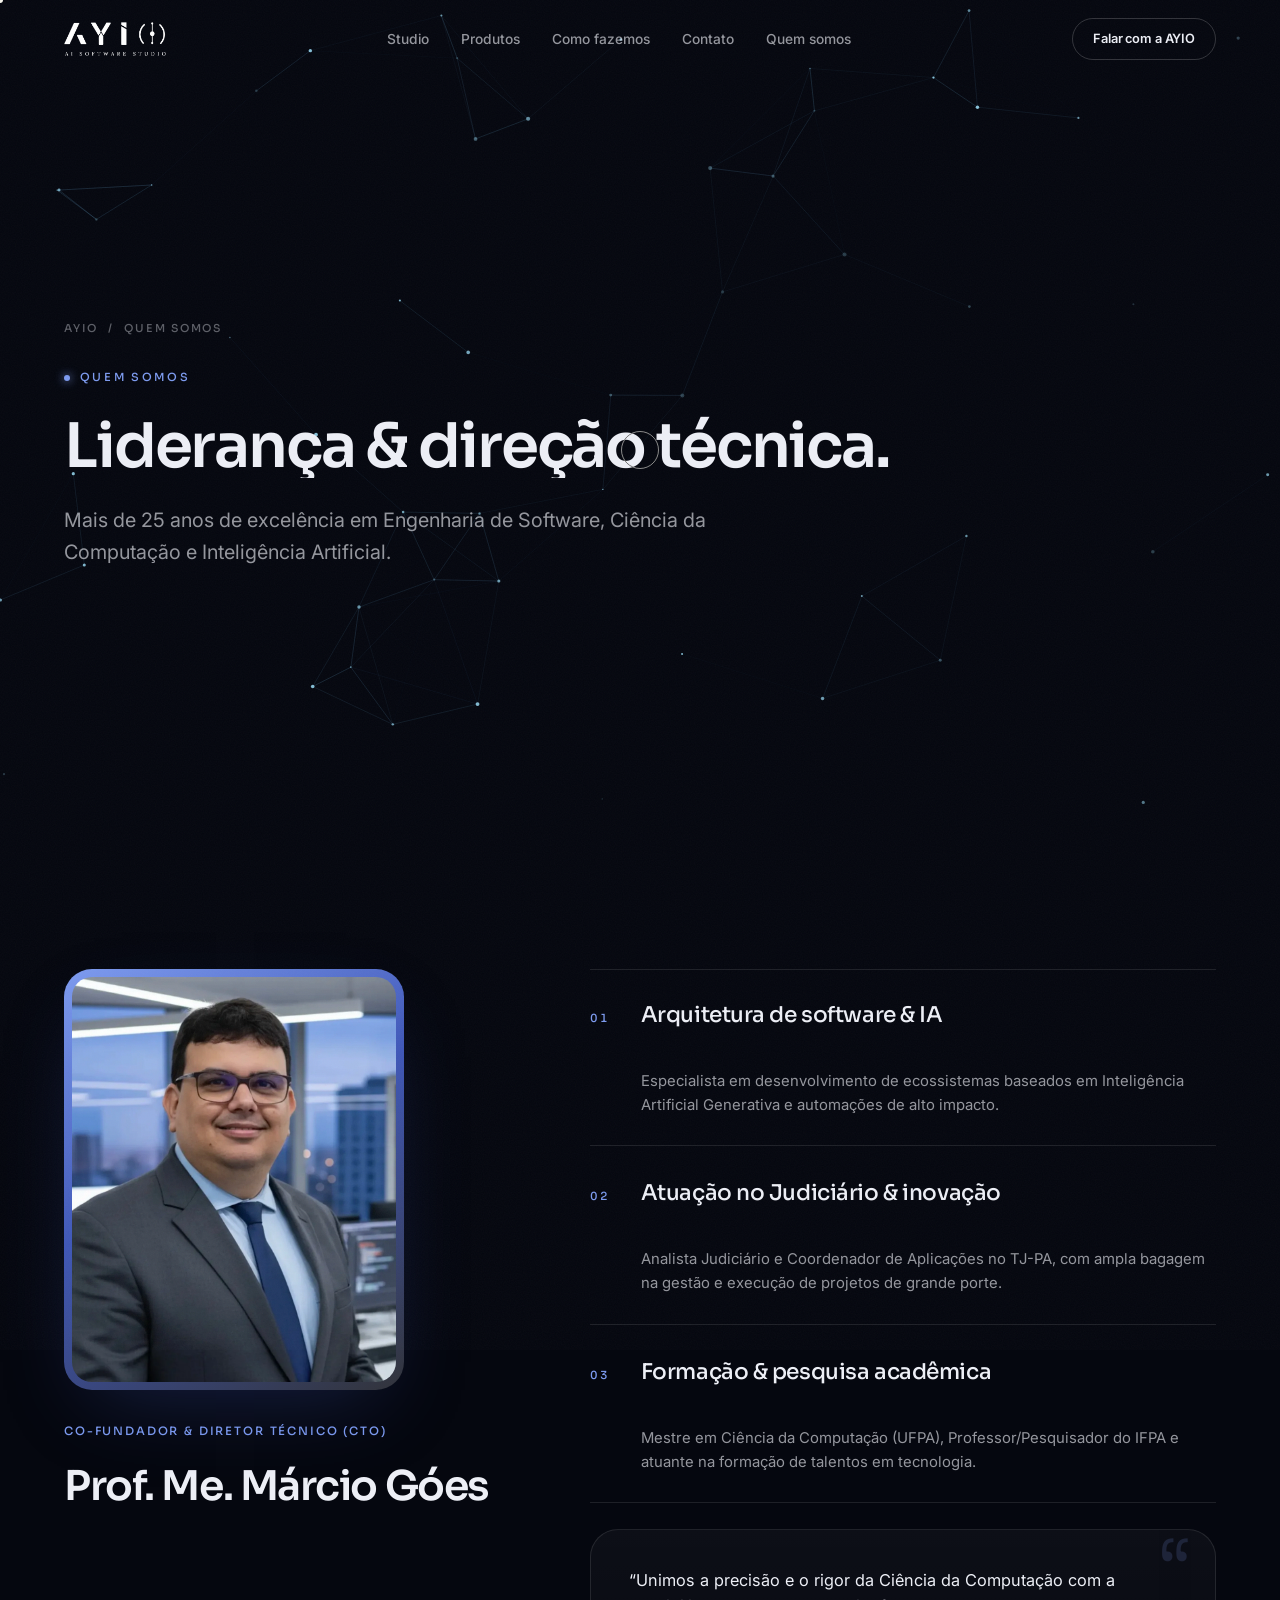
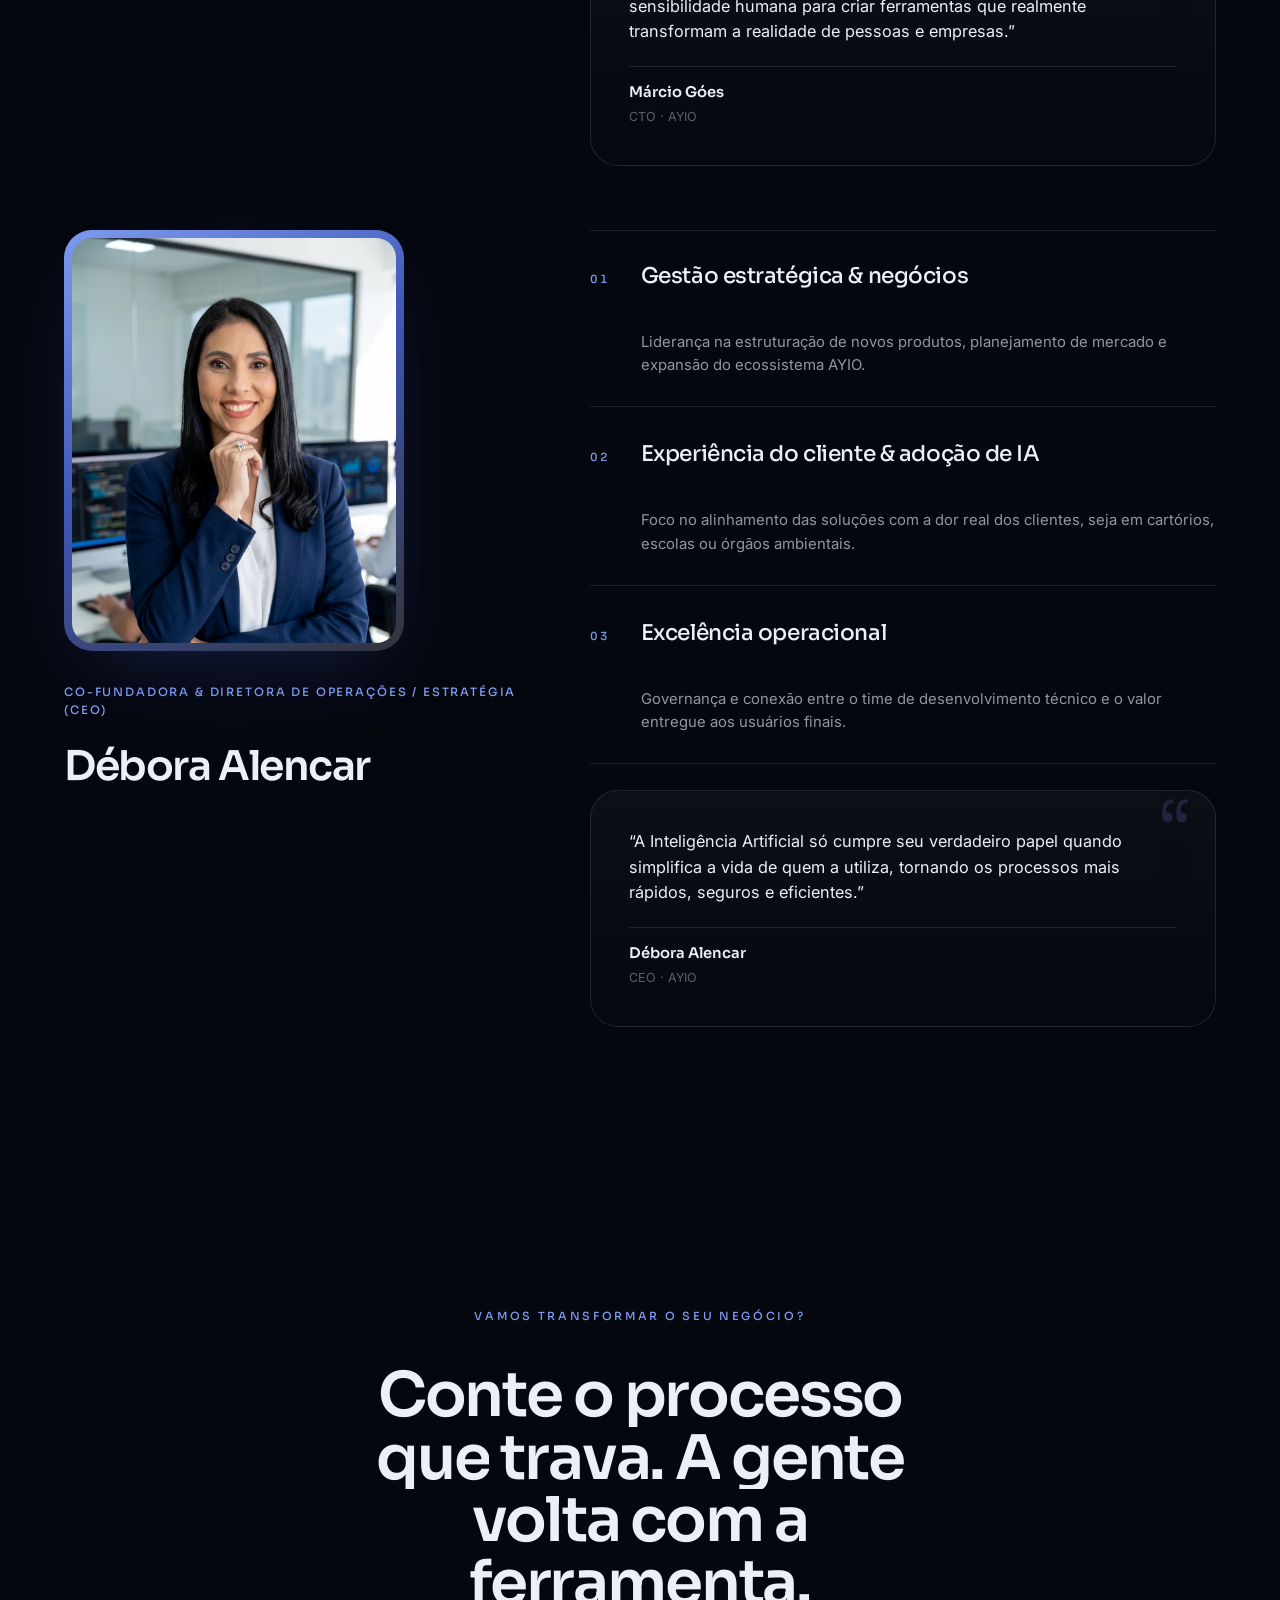
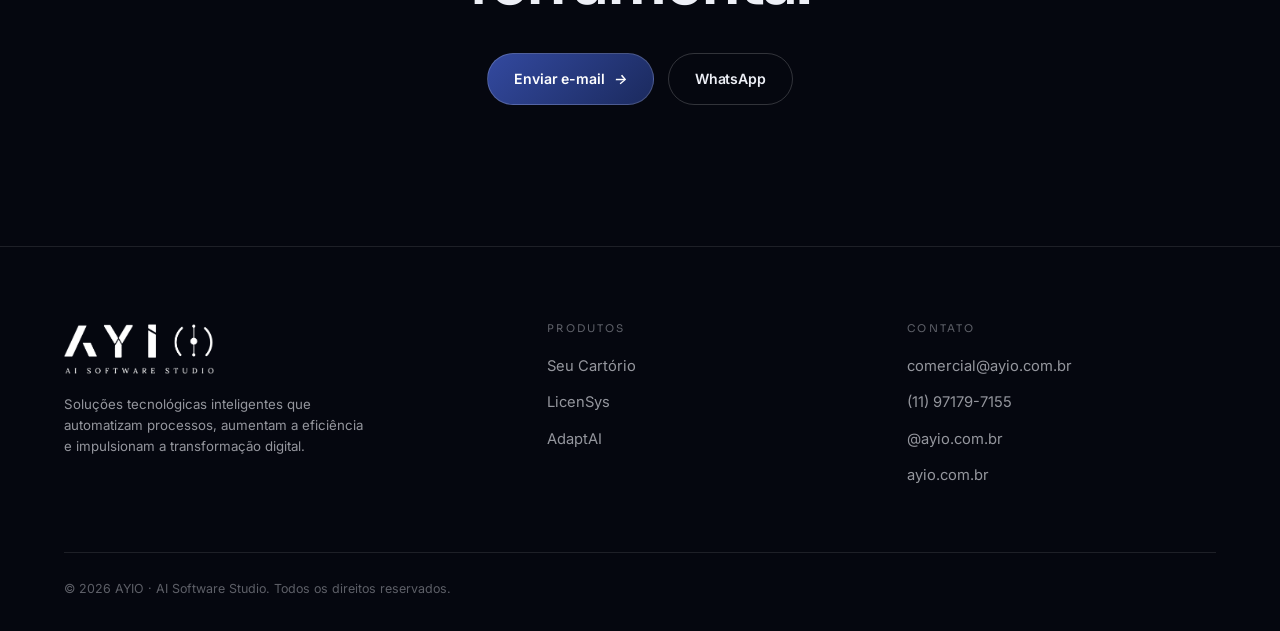
==== quem-somos.html @ 1fae0f2f "Cria a página Quem somos, remove travessões e troca a fonte mono pela Sora - Nova página quem-somos." ====
<!doctype html>
<html lang="pt-BR">
<head>
<meta charset="utf-8">
<script>document.documentElement.classList.add('js')</script>
<meta name="viewport" content="width=device-width,initial-scale=1">
<title>Quem somos | AYIO</title>
<meta name="description" content="Conheça a liderança da AYIO: Márcio Góes (CTO) e Débora Alencar (CEO), com mais de 25 anos em Engenharia de Software, Ciência da Computação e IA.">
<meta name="theme-color" content="#05070F">
<link rel="icon" href="assets/brand/ayio-navy.png">
<link rel="preconnect" href="https://fonts.googleapis.com">
<link rel="preconnect" href="https://fonts.gstatic.com" crossorigin>
<link href="https://fonts.googleapis.com/css2?family=Sora:wght@400;500;600;700&family=Inter:wght@400;500;600&family=Poppins:wght@500;600&display=swap" rel="stylesheet">
<link rel="stylesheet" href="assets/css/site.css?v=5">
</head>
<body>

<div class="progress"></div>

<!-- ============ NAV ============ -->
<header class="nav">
  <a class="nav__logo" href="index.html" aria-label="AYIO, página inicial">
    <img src="assets/brand/ayio-white.png" alt="AYIO · AI Software Studio">
  </a>
  <nav class="nav__links">
    <a href="index.html#studio">Studio</a>
    <a href="index.html#produtos">Produtos</a>
    <a href="index.html#metodo">Como fazemos</a>
    <a href="index.html#contato">Contato</a>
    <a href="quem-somos.html" aria-current="page">Quem somos</a>
  </nav>
  <div class="nav__cta">
    <a class="btn btn--ghost btn--sm" href="index.html#contato" data-magnet>Falar com a AYIO</a>
    <button class="burger" aria-label="Abrir menu" aria-expanded="false"><span></span><span></span></button>
  </div>
</header>

<div class="drawer">
  <a href="index.html#studio">Studio</a>
  <a href="index.html#produtos">Produtos</a>
  <a href="produtos/seu-cartorio.html">Seu Cartório</a>
  <a href="produtos/licensys.html">LicenSys</a>
  <a href="produtos/adaptai.html">AdaptAI</a>
  <a href="index.html#contato">Contato</a>
  <a href="quem-somos.html" aria-current="page">Quem somos</a>
  <div class="drawer__foot">
    <a class="small" href="mailto:comercial@ayio.com.br">comercial@ayio.com.br</a>
    <a class="small" href="https://wa.me/5511971797155">(11) 97179-7155</a>
  </div>
</div>

<main>

<!-- ============ HERO ============ -->
<section class="p-hero">
  <canvas class="p-hero__canvas hero__canvas" aria-hidden="true"></canvas>
  <div class="p-hero__inner wrap">
    <p class="crumb"><a href="index.html">AYIO</a> <span>/</span> <span>Quem somos</span></p>
    <p class="eyebrow" data-rise>Quem somos</p>
    <h1 class="h-lg mt-m" data-split>Liderança &amp; direção técnica.</h1>
    <p class="lead mt-m" data-rise data-d="3">Mais de 25 anos de excelência em Engenharia de Software, Ciência da Computação e Inteligência Artificial.</p>
  </div>
</section>

<!-- ============ LIDERANÇA ============ -->
<section class="section">
  <div class="wrap">
    <div class="split mb-l">
      <div>
        <figure class="portrait" data-rise>
          <img src="assets/img/equipe-marcio.webp" alt="Márcio Góes, co-fundador e CTO da AYIO" width="960" height="1200" loading="lazy">
        </figure>
        <p class="mono" data-rise style="color:var(--accent)">Co-fundador &amp; Diretor Técnico (CTO)</p>
        <h3 class="h-md mt-m" data-rise data-d="1">Prof. Me. Márcio Góes</h3>
      </div>
      <div>
        <ul class="feats">
          <li data-rise>
            <span class="k">01</span>
            <span class="t">Arquitetura de software &amp; IA</span>
            <span class="d">Especialista em desenvolvimento de ecossistemas baseados em Inteligência Artificial Generativa e automações de alto impacto.</span>
          </li>
          <li data-rise data-d="1">
            <span class="k">02</span>
            <span class="t">Atuação no Judiciário &amp; inovação</span>
            <span class="d">Analista Judiciário e Coordenador de Aplicações no TJ-PA, com ampla bagagem na gestão e execução de projetos de grande porte.</span>
          </li>
          <li data-rise data-d="2">
            <span class="k">03</span>
            <span class="t">Formação &amp; pesquisa acadêmica</span>
            <span class="d">Mestre em Ciência da Computação (UFPA), Professor/Pesquisador do IFPA e atuante na formação de talentos em tecnologia.</span>
          </li>
        </ul>
        <blockquote class="card card--quote mt-m" data-rise>
          <p>“Unimos a precisão e o rigor da Ciência da Computação com a sensibilidade humana para criar ferramentas que realmente transformam a realidade de pessoas e empresas.”</p>
          <footer><span class="n">Márcio Góes</span><span class="r">CTO · AYIO</span></footer>
        </blockquote>
      </div>
    </div>

    <div class="split">
      <div>
        <figure class="portrait" data-rise>
          <img src="assets/img/equipe-debora.webp" alt="Débora Alencar, co-fundadora e CEO da AYIO" width="960" height="1200" loading="lazy">
        </figure>
        <p class="mono" data-rise style="color:var(--accent)">Co-fundadora &amp; Diretora de Operações / Estratégia (CEO)</p>
        <h3 class="h-md mt-m" data-rise data-d="1">Débora Alencar</h3>
      </div>
      <div>
        <ul class="feats">
          <li data-rise>
            <span class="k">01</span>
            <span class="t">Gestão estratégica &amp; negócios</span>
            <span class="d">Liderança na estruturação de novos produtos, planejamento de mercado e expansão do ecossistema AYIO.</span>
          </li>
          <li data-rise data-d="1">
            <span class="k">02</span>
            <span class="t">Experiência do cliente &amp; adoção de IA</span>
            <span class="d">Foco no alinhamento das soluções com a dor real dos clientes, seja em cartórios, escolas ou órgãos ambientais.</span>
          </li>
          <li data-rise data-d="2">
            <span class="k">03</span>
            <span class="t">Excelência operacional</span>
            <span class="d">Governança e conexão entre o time de desenvolvimento técnico e o valor entregue aos usuários finais.</span>
          </li>
        </ul>
        <blockquote class="card card--quote mt-m" data-rise>
          <p>“A Inteligência Artificial só cumpre seu verdadeiro papel quando simplifica a vida de quem a utiliza, tornando os processos mais rápidos, seguros e eficientes.”</p>
          <footer><span class="n">Débora Alencar</span><span class="r">CEO · AYIO</span></footer>
        </blockquote>
      </div>
    </div>
  </div>
</section>

<!-- ============ CTA ============ -->
<section class="section">
  <div class="wrap cta-huge">
    <p class="eyebrow no-bar" data-rise>Vamos transformar o seu negócio?</p>
    <h2 class="h-lg" data-split>Conte o processo que trava. A gente volta com a ferramenta.</h2>
    <div class="hero__actions" data-rise data-d="2">
      <a class="btn btn--solid" href="mailto:comercial@ayio.com.br" data-magnet>Enviar e-mail <i>→</i></a>
      <a class="btn btn--ghost" href="https://wa.me/5511971797155" target="_blank" rel="noopener" data-magnet>WhatsApp</a>
    </div>
  </div>
</section>

</main>

<!-- ============ FOOTER ============ -->
<footer class="footer">
  <div class="wrap">
    <div class="footer__top">
      <div>
        <img class="footer__logo" src="assets/brand/ayio-white.png" alt="AYIO · AI Software Studio">
        <p class="small" style="max-width:38ch">Soluções tecnológicas inteligentes que automatizam processos, aumentam a eficiência e impulsionam a transformação digital.</p>
      </div>
      <div>
        <h4>Produtos</h4>
        <ul>
          <li><a href="produtos/seu-cartorio.html">Seu Cartório</a></li>
          <li><a href="produtos/licensys.html">LicenSys</a></li>
          <li><a href="produtos/adaptai.html">AdaptAI</a></li>
        </ul>
      </div>
      <div>
        <h4>Contato</h4>
        <ul>
          <li><a href="mailto:comercial@ayio.com.br">comercial@ayio.com.br</a></li>
          <li><a href="https://wa.me/5511971797155" target="_blank" rel="noopener">(11) 97179-7155</a></li>
          <li><a href="https://www.instagram.com/ayio.com.br" target="_blank" rel="noopener">@ayio.com.br</a></li>
          <li><a href="https://ayio.com.br" target="_blank" rel="noopener">ayio.com.br</a></li>
        </ul>
      </div>
    </div>
    <div class="footer__bot">
      <p>© <span data-year></span> AYIO · AI Software Studio. Todos os direitos reservados.</p>
    </div>
  </div>
</footer>

<script src="assets/vendor/gsap.min.js" defer></script>
<script src="assets/vendor/ScrollTrigger.min.js" defer></script>
<script src="assets/js/site.js" defer></script>
</body>
</html>
---- assets/css/site.css ----
/* ============================================================
   AYIO — AI Software Studio
   Sistema de design + efeitos
   ============================================================ */

/* ---------- Reset ---------- */
*,*::before,*::after{box-sizing:border-box;margin:0;padding:0}
html{-webkit-text-size-adjust:100%}
img,svg,video{display:block;max-width:100%;height:auto}
button,input,textarea,select{font:inherit;color:inherit}
button{background:none;border:0;cursor:pointer}
a{color:inherit;text-decoration:none}
ul{list-style:none}

/* ---------- Tokens ---------- */
:root{
  /* Marca AYIO */
  --ink:#05070F;
  --ink-2:#080C1A;
  --surface:#0D1327;
  --surface-2:#121A33;
  --line:rgba(255,255,255,.10);
  --line-strong:rgba(255,255,255,.18);

  --navy:#1B2A5E;
  --navy-lit:#2E45A0;
  --cream:#F8F7F5;

  --text:#EDEFF6;
  --text-dim:rgba(237,239,246,.62);
  --text-faint:rgba(237,239,246,.38);

  /* Accent dinâmico — trocado por seção via JS.
     --accent é o azul da marca CLAREADO: precisa passar em texto pequeno
     sobre fundo quase preto (7.4:1). O azul escuro fica nos preenchimentos. */
  --accent:#7D9BF0;
  --accent-2:#3F57B8;
  --accent-ink:#05070F;
  --glow:rgba(62,87,184,.34);

  /* Preenchimento sólido (botões): azul escuro da AYIO.
     Sozinho ele quase some no fundo #05070F (1.5:1), então vem em gradiente
     e com um fio de borda clara — é o que devolve a definição da forma. */
  --fill:linear-gradient(135deg,#33499F,#1B2A5E);
  --fill-hover:linear-gradient(135deg,#4A61CE,#27387F);
  --on-fill:#FFFFFF;
  --fill-edge:rgba(255,255,255,.18);

  /* Texto grande em gradiente: faixa mais clara, senão a ponta escura some */
  --grad-a:#A8BCFF;
  --grad-b:#5C79DD;

  /* Produtos */
  --sc-navy:#1E3A5F;
  --sc-red:#B00000;
  --sc-coral:#C94D4D;
  --ls-deep:#081F30;
  --ls-green:#298268;
  --ls-teal:#23757A;
  --ls-blue:#086C8A;
  --ls-leaf:#468D51;
  --ad-navy:#164A67;
  --ad-mint:#7BD3BD;
  --ad-violet:#A783EB;
  --ad-sky:#6EB7EB;
  --ad-pink:#EB70A4;
  --ad-amber:#ECC75F;

  --display:'Sora',ui-sans-serif,system-ui,sans-serif;
  --body:'Inter',ui-sans-serif,system-ui,sans-serif;
  --alt:'Poppins',var(--body);

  --rad:18px;
  --rad-lg:28px;
  --pad:clamp(20px,5vw,80px);
  --maxw:1280px;
  --ease:cubic-bezier(.22,1,.36,1);
  --ease-io:cubic-bezier(.65,.05,.36,1);
}

/* ---------- Base ---------- */
html{scroll-behavior:smooth}
html.has-smooth{scroll-behavior:auto}
body{
  font-family:var(--body);
  background:var(--ink);
  color:var(--text);
  line-height:1.6;
  overflow-x:clip;
  -webkit-font-smoothing:antialiased;
  font-synthesis-weight:none;
}
::selection{background:var(--accent);color:var(--accent-ink)}

/* Scrollbar */
::-webkit-scrollbar{width:10px}
::-webkit-scrollbar-track{background:var(--ink)}
::-webkit-scrollbar-thumb{background:rgba(255,255,255,.14);border-radius:99px}
::-webkit-scrollbar-thumb:hover{background:var(--accent)}

/* Grão */
body::after{
  content:'';position:fixed;inset:-50%;z-index:9998;pointer-events:none;opacity:.035;
  background-image:url("data:image/svg+xml,%3Csvg xmlns='http://www.w3.org/2000/svg' width='140' height='140'%3E%3Cfilter id='n'%3E%3CfeTurbulence type='fractalNoise' baseFrequency='.85' numOctaves='3'/%3E%3C/filter%3E%3Crect width='100%25' height='100%25' filter='url(%23n)'/%3E%3C/svg%3E");
  animation:grain 6s steps(6) infinite;
}
@keyframes grain{
  0%,100%{transform:translate(0,0)}20%{transform:translate(-6%,4%)}
  40%{transform:translate(4%,-6%)}60%{transform:translate(-3%,-4%)}80%{transform:translate(6%,3%)}
}

/* ---------- Tipografia ---------- */
h1,h2,h3,h4{font-family:var(--display);font-weight:600;line-height:1.02;letter-spacing:-.035em}
.h-xl{font-size:clamp(2.5rem,6.6vw,5.9rem)}
.h-lg{font-size:clamp(2rem,4.8vw,4.2rem)}
.h-md{font-size:clamp(1.6rem,3.2vw,2.7rem)}
.h-sm{font-size:clamp(1.2rem,2vw,1.65rem);letter-spacing:-.02em}
.lead{font-size:clamp(1.02rem,1.55vw,1.32rem);color:var(--text-dim);line-height:1.62;max-width:62ch}
.small{font-size:.83rem;line-height:1.6;color:var(--text-dim)}
.mono{font-family:var(--display);font-weight:500;font-size:.72rem;letter-spacing:.16em;text-transform:uppercase}

.eyebrow{
  display:inline-flex;align-items:center;gap:.6rem;
  font-family:var(--display);font-weight:500;
  font-size:.7rem;letter-spacing:.24em;text-transform:uppercase;
  color:var(--accent);
}
.eyebrow::before{content:'';width:6px;height:6px;border-radius:50%;background:currentColor;box-shadow:0 0 10px currentColor}
.eyebrow.no-bar::before{display:none}

.grad-accent{
  background:linear-gradient(100deg,var(--grad-a),var(--grad-b) 92%);
  -webkit-background-clip:text;background-clip:text;color:transparent;
}

/* ---------- Layout ---------- */
.wrap{width:100%;max-width:var(--maxw);margin-inline:auto;padding-inline:var(--pad)}
.section{position:relative;padding-block:clamp(84px,11vw,170px)}
.section--tight{padding-block:clamp(56px,7vw,100px)}
.grid{display:grid;gap:clamp(20px,3vw,40px)}
.g-2{grid-template-columns:repeat(2,1fr)}
.g-3{grid-template-columns:repeat(3,1fr)}
.g-4{grid-template-columns:repeat(4,1fr)}
.split{display:grid;grid-template-columns:minmax(0,.85fr) minmax(0,1.15fr);gap:clamp(28px,5vw,72px);align-items:start}
@media(max-width:900px){.g-3,.g-4,.g-2,.split{grid-template-columns:1fr}}

.rule{height:1px;background:var(--line);border:0}

/* ---------- Cursor ---------- */
.cursor,.cursor-ring{position:fixed;top:0;left:0;z-index:9999;pointer-events:none;border-radius:50%;mix-blend-mode:difference}
.cursor{width:6px;height:6px;background:#fff;margin:-3px 0 0 -3px}
.cursor-ring{width:38px;height:38px;margin:-19px 0 0 -19px;border:1px solid rgba(255,255,255,.55);transition:width .3s var(--ease),height .3s var(--ease),margin .3s var(--ease),opacity .3s,background .3s}
.cursor-ring.grow{width:74px;height:74px;margin:-37px 0 0 -37px;background:rgba(255,255,255,.12);border-color:transparent}
@media(hover:none),(pointer:coarse){.cursor,.cursor-ring{display:none}}

/* ---------- Barra de progresso ---------- */
.progress{position:fixed;top:0;left:0;height:2px;width:100%;z-index:900;transform-origin:0 50%;transform:scaleX(0);background:linear-gradient(90deg,var(--accent),var(--accent-2));transition:background .6s}

/* ---------- Nav ---------- */
.nav{
  position:fixed;top:0;left:0;right:0;z-index:800;
  display:flex;align-items:center;justify-content:space-between;gap:24px;
  padding:18px var(--pad);
  transition:background .45s var(--ease),backdrop-filter .45s,border-color .45s,padding .45s var(--ease),transform .5s var(--ease);
  border-bottom:1px solid transparent;
}
.nav.stuck{background:rgba(5,7,15,.72);backdrop-filter:blur(16px) saturate(140%);border-bottom-color:var(--line);padding-block:12px}
.nav.hide{transform:translateY(-102%)}
.nav__logo img{height:34px;width:auto;transition:height .45s var(--ease)}
.nav.stuck .nav__logo img{height:28px}
.nav__links{display:flex;align-items:center;gap:clamp(14px,2.2vw,34px)}
.nav__links a{
  position:relative;font-size:.86rem;font-weight:500;color:var(--text-dim);
  padding:6px 2px;transition:color .3s;
}
.nav__links a::after{
  content:'';position:absolute;left:0;bottom:0;height:1px;width:100%;
  background:var(--accent);transform:scaleX(0);transform-origin:100% 50%;
  transition:transform .45s var(--ease);
}
.nav__links a:hover{color:var(--text)}
.nav__links a:hover::after,.nav__links a.active::after{transform:scaleX(1);transform-origin:0 50%}
.nav__links a.active{color:var(--text)}
.nav__cta{display:flex;align-items:center;gap:12px}
@media(max-width:880px){.nav__links{display:none}}

/* Botões */
.btn{
  --b:var(--accent);
  position:relative;display:inline-flex;align-items:center;justify-content:center;gap:.6rem;
  padding:14px 26px;border-radius:99px;font-size:.88rem;font-weight:600;letter-spacing:-.01em;
  overflow:hidden;isolation:isolate;white-space:nowrap;
  transition:color .4s var(--ease),border-color .4s,transform .35s var(--ease);
}
.btn::before{
  content:'';position:absolute;inset:0;z-index:-1;background:var(--b);
  transform:translateY(101%);transition:transform .5s var(--ease);border-radius:99px;
}
.btn:hover::before{transform:translateY(0)}
.btn--solid{background:var(--fill);color:var(--on-fill);border:1px solid var(--fill-edge)}
.btn--solid::before{background:var(--fill-hover)}
.btn--solid:hover{color:var(--on-fill);border-color:transparent}
.btn--ghost{border:1px solid var(--line-strong);color:var(--text)}
.btn--ghost::before{background:var(--fill-hover)}
.btn--ghost:hover{color:var(--on-fill);border-color:transparent}
.btn--sm{padding:10px 20px;font-size:.8rem}
.btn i{display:inline-block;transition:transform .4s var(--ease)}
.btn:hover i{transform:translateX(4px)}

/* Link com seta */
.arrow-link{
  display:inline-flex;align-items:center;gap:.55rem;font-weight:600;font-size:.9rem;
  color:var(--accent);position:relative;padding-bottom:3px;
}
.arrow-link::after{content:'';position:absolute;left:0;bottom:0;width:100%;height:1px;background:currentColor;transform:scaleX(0);transform-origin:100% 50%;transition:transform .45s var(--ease)}
.arrow-link:hover::after{transform:scaleX(1);transform-origin:0 50%}
.arrow-link svg{transition:transform .4s var(--ease)}
.arrow-link:hover svg{transform:translate(4px,-4px)}

/* Menu mobile */
.burger{display:none;width:42px;height:42px;border:1px solid var(--line-strong);border-radius:50%;position:relative}
.burger span{position:absolute;left:12px;width:18px;height:1.5px;background:var(--text);transition:transform .4s var(--ease),opacity .3s}
.burger span:nth-child(1){top:17px}
.burger span:nth-child(2){top:23px}
.burger.open span:nth-child(1){transform:translateY(3px) rotate(45deg)}
.burger.open span:nth-child(2){transform:translateY(-3px) rotate(-45deg)}
@media(max-width:880px){.burger{display:block}}
.drawer{
  position:fixed;inset:0;z-index:790;background:var(--ink-2);
  display:grid;align-content:center;gap:6px;padding:0 var(--pad);
  clip-path:inset(0 0 100% 0);transition:clip-path .75s var(--ease);
}
.drawer.open{clip-path:inset(0 0 0 0)}
.drawer a{
  font-family:var(--display);font-size:clamp(2rem,9vw,3.4rem);font-weight:600;letter-spacing:-.04em;
  padding:6px 0;opacity:0;transform:translateY(24px);transition:opacity .6s var(--ease),transform .6s var(--ease),color .3s;
}
.drawer.open a{opacity:1;transform:none}
.drawer a:hover{color:var(--accent)}
.drawer__foot{margin-top:32px;display:flex;flex-wrap:wrap;gap:18px}

/* ---------- Hero ---------- */
.hero{position:relative;min-height:100svh;display:flex;align-items:center;overflow:hidden;padding:clamp(110px,14vh,150px) 0 clamp(74px,10vh,110px)}
.hero__canvas{position:absolute;inset:0;width:100%;height:100%;z-index:0}
.hero::before{
  content:'';position:absolute;inset:0;z-index:1;pointer-events:none;
  background:
    radial-gradient(120% 80% at 50% 8%,rgba(27,42,94,.55),transparent 62%),
    radial-gradient(90% 60% at 82% 88%,rgba(125,155,240,.12),transparent 70%),
    linear-gradient(180deg,rgba(5,7,15,.62) 0%,rgba(5,7,15,.05) 34%,rgba(5,7,15,.86) 100%);
}
.hero__inner{position:relative;z-index:2;width:100%}
.hero__mark{width:clamp(160px,20vw,260px);margin-bottom:clamp(24px,4vh,44px);opacity:0}
.hero h1{margin-block:.22em .6em;max-width:15ch}
.hero__meta{display:flex;flex-wrap:wrap;gap:clamp(20px,3vw,52px);align-items:flex-end;justify-content:space-between}
.hero__actions{display:flex;flex-wrap:wrap;gap:14px}
.scroll-cue{
  position:absolute;left:var(--pad);bottom:26px;z-index:3;
  display:flex;align-items:center;gap:12px;color:var(--text-faint);
}
.scroll-cue .line{width:1px;height:44px;background:var(--line-strong);position:relative;overflow:hidden}
.scroll-cue .line::after{content:'';position:absolute;inset:0;background:var(--accent);transform:translateY(-100%);animation:cue 2.2s var(--ease-io) infinite}
@keyframes cue{0%{transform:translateY(-100%)}55%,100%{transform:translateY(100%)}}
@media(max-width:880px){.scroll-cue{display:none}}

/* Reveal por palavra/linha */
.reveal-lines{overflow:hidden}
.word{display:inline-block;overflow:hidden;vertical-align:top}
.word > span{display:inline-block;transform:translateY(110%);transition:transform .95s var(--ease)}
.reveal-lines.in .word > span{transform:none}
.reveal-lines .word:nth-child(n) > span{transition-delay:calc(var(--i,0) * 42ms)}

/* Reveal genérico */
.js [data-rise]{opacity:0;transform:translateY(38px);transition:opacity .9s var(--ease),transform 1s var(--ease)}
.js [data-rise].in{opacity:1;transform:none}
.js [data-rise][data-d="1"]{transition-delay:.09s}
.js [data-rise][data-d="2"]{transition-delay:.18s}
.js [data-rise][data-d="3"]{transition-delay:.27s}
.js [data-rise][data-d="4"]{transition-delay:.36s}
.js [data-rise][data-d="5"]{transition-delay:.45s}
.js [data-rise][data-d="6"]{transition-delay:.54s}

.js [data-clip]{clip-path:inset(0 0 100% 0);transition:clip-path 1.15s var(--ease)}
.js [data-clip].in{clip-path:inset(0 0 0 0)}

.js [data-grow]{transform:scaleX(0);transform-origin:0 50%;transition:transform 1.1s var(--ease)}
.js [data-grow].in{transform:scaleX(1)}

/* Média com máscara + parallax */
.media{position:relative;overflow:hidden;border-radius:var(--rad-lg);background:var(--surface)}
.js .media::after{content:'';position:absolute;inset:0;background:var(--ink);transform-origin:50% 0;transform:scaleY(1);transition:transform 1.15s var(--ease)}
.js .media.in::after{transform:scaleY(0)}
.js .media img{width:100%;transform:scale(1.14);transition:transform 1.6s var(--ease)}
.js .media.in img{transform:scale(1)}
.media--frame{border:1px solid var(--line);padding:10px}
.media--frame img{border-radius:14px}

/* ---------- Marquee ---------- */
.marquee{
  position:relative;display:flex;overflow:hidden;gap:0;
  border-top:1px solid var(--line);border-bottom:1px solid var(--line);
  padding-block:clamp(14px,2vw,22px);
  -webkit-mask-image:linear-gradient(90deg,transparent,#000 8%,#000 92%,transparent);
          mask-image:linear-gradient(90deg,transparent,#000 8%,#000 92%,transparent);
}
.marquee__track{display:flex;flex:0 0 auto;align-items:center;gap:clamp(24px,4vw,56px);padding-right:clamp(24px,4vw,56px);animation:slide 34s linear infinite}
.marquee:hover .marquee__track{animation-play-state:paused}
@keyframes slide{to{transform:translateX(-100%)}}
.marquee__item{
  display:inline-flex;align-items:center;gap:clamp(24px,4vw,56px);
  font-family:var(--display);font-weight:600;letter-spacing:-.03em;
  font-size:clamp(1.1rem,2.6vw,2.1rem);color:var(--text-dim);white-space:nowrap;
}
.marquee__item b{color:var(--text);font-weight:600}
.dot{width:7px;height:7px;border-radius:50%;background:var(--accent);flex:0 0 auto}

/* ---------- Cards ---------- */
.card{
  position:relative;border:1px solid var(--line);border-radius:var(--rad-lg);
  background:linear-gradient(180deg,rgba(255,255,255,.035),rgba(255,255,255,.008));
  padding:clamp(24px,3vw,38px);overflow:hidden;
  transition:border-color .5s var(--ease),transform .55s var(--ease),background .5s;
}
.card::before{
  content:'';position:absolute;inset:0;opacity:0;pointer-events:none;transition:opacity .5s;
  background:radial-gradient(340px 240px at var(--mx,50%) var(--my,0%),var(--glow),transparent 72%);
}
.card:hover{border-color:var(--line-strong);transform:translateY(-6px)}
.card:hover::before{opacity:1}
.card__num{font-variant-numeric:tabular-nums;font-family:var(--display);font-weight:500;font-size:.72rem;letter-spacing:.18em;color:var(--accent);margin-bottom:20px;display:block}
.card h3{margin-bottom:.55rem}
.card p{color:var(--text-dim);font-size:.96rem}
.card__icon{width:44px;height:44px;margin-bottom:22px;color:var(--accent)}

/* Cards de feedback/depoimento */
.card--quote{display:flex;flex-direction:column;gap:22px;justify-content:space-between}
.card--quote::after{
  content:'“';position:absolute;top:2px;right:24px;font-family:var(--display);
  font-size:4.6rem;line-height:1;color:var(--accent);opacity:.16;pointer-events:none;
}
.card--quote p{color:var(--text);font-size:1.02rem;line-height:1.55;position:relative;z-index:1}
.card--quote footer{display:flex;flex-direction:column;gap:2px;border-top:1px solid var(--line);padding-top:14px}
.card--quote footer .n{font-family:var(--display);font-weight:600;font-size:.92rem;color:var(--text)}
.card--quote footer .r{font-size:.78rem;color:var(--text-faint)}

/* Lista de features */
.feats{display:grid;gap:2px;border-top:1px solid var(--line)}
.feats li{
  display:grid;grid-template-columns:auto 1fr;gap:clamp(14px,2.4vw,32px);align-items:baseline;
  padding:clamp(18px,2.4vw,28px) 0;border-bottom:1px solid var(--line);
  transition:padding-left .5s var(--ease),color .4s;
}
.feats li:hover{padding-left:14px}
.feats li .k{font-variant-numeric:tabular-nums;font-family:var(--display);font-weight:500;font-size:.7rem;letter-spacing:.16em;color:var(--c,var(--accent));padding-top:.35em}
.feats li .t{font-family:var(--display);font-size:clamp(1.05rem,1.7vw,1.4rem);font-weight:500;letter-spacing:-.02em}
.feats li .d{grid-column:2;color:var(--text-dim);font-size:.93rem;margin-top:.4rem;max-width:64ch}

/* ---------- Produtos: cards empilhados sticky ---------- */
.stack{position:relative}
.stack__item{position:sticky;top:0;min-height:100svh;display:flex;align-items:center;padding-block:clamp(90px,10vh,120px)}
.stack__card{
  position:relative;width:100%;border-radius:var(--rad-lg);overflow:hidden;
  border:1px solid var(--line);
  background:var(--p-bg,var(--surface));
  box-shadow:0 -30px 80px -40px rgba(0,0,0,.9);
  transform-origin:50% 0;
  padding:clamp(28px,4.4vw,66px);
}
.stack__card::before{
  content:'';position:absolute;inset:0;pointer-events:none;
  background:var(--p-glow,radial-gradient(90% 70% at 78% 8%,rgba(125,155,240,.16),transparent 66%));
}
.stack__card > *{position:relative}
/* Em telas pequenas o empilhamento vira fluxo normal */
@media(max-width:980px){
  .stack__item{position:relative;top:auto;min-height:0;padding-block:10px}
  .stack__card{transform:none!important;filter:none!important;box-shadow:none}
}
.prod{
  display:grid;grid-template-columns:minmax(0,1fr) minmax(0,.92fr);
  grid-template-areas:"head demo" "body demo";
  grid-template-rows:auto auto;
  column-gap:clamp(26px,4vw,64px);align-content:center;
}
.prod__head{grid-area:head}
.prod__body{grid-area:body}
.prod__demo{grid-area:demo;align-self:center}
@media(max-width:980px){
  /* A demo sobe para logo abaixo do título: sem ela no meio, o card vira
     uma parede de texto até o final. */
  .prod{grid-template-columns:1fr;grid-template-areas:"head" "demo" "body";row-gap:22px}
  .prod__demo{align-self:stretch}
}
.prod__badge{
  display:inline-flex;align-items:center;gap:9px;padding:7px 17px;border-radius:99px;
  font-family:var(--display);font-size:.73rem;font-weight:600;letter-spacing:.085em;text-transform:uppercase;
  background:var(--p-badge-bg,rgba(255,255,255,.08));color:var(--p-badge,#fff);
  border:1px solid var(--p-badge-bd,rgba(255,255,255,.16));margin-bottom:22px;
}
.prod h2{margin-bottom:.5rem}
.prod__tag{font-family:var(--display);font-weight:500;font-size:.7rem;letter-spacing:.16em;text-transform:uppercase;color:var(--p-accent,var(--accent));margin-bottom:20px;text-wrap:balance}
.prod p{color:var(--p-text-dim,var(--text-dim));max-width:56ch}
.prod__list{display:flex;flex-wrap:wrap;gap:8px;margin:26px 0 30px}
.prod__list li{
  font-size:.78rem;padding:7px 14px;border-radius:99px;
  border:1px solid var(--p-chip-bd,var(--line));color:var(--p-chip,var(--text-dim));
  background:var(--p-chip-bg,rgba(255,255,255,.03));
  transition:transform .4s var(--ease),border-color .4s,color .4s;
}
.prod__list li:hover{transform:translateY(-3px);border-color:var(--p-accent,var(--accent));color:var(--p-accent,var(--accent))}
@media(max-width:560px){
  .prod__list{gap:7px;margin:20px 0 24px}
  .prod__list li{font-size:.72rem;padding:6px 11px}
}
/* ---------- Demos vivas dentro dos cards de produto ---------- */
/* Estado final = estado natural do CSS. O GSAP parte dele para trás,
   então sem JS (ou com GSAP fora do ar) a demo aparece montada. */
.stack__card > .prod__idx{
  position:absolute;top:clamp(6px,1.2vw,18px);right:clamp(16px,2.4vw,34px);z-index:0;
  font-family:var(--display);font-weight:700;font-size:clamp(4.5rem,11vw,10rem);line-height:.8;
  letter-spacing:-.05em;color:transparent;-webkit-text-stroke:1px rgba(255,255,255,.10);
  pointer-events:none;user-select:none;
}
.prod__demo{
  position:relative;border-radius:20px;overflow:hidden;display:flex;flex-direction:column;
  border:1px solid rgba(255,255,255,.13);
  background:linear-gradient(170deg,rgba(9,14,24,.88),rgba(6,10,18,.95));
  box-shadow:0 26px 60px -30px rgba(0,0,0,.85),inset 0 1px 0 rgba(255,255,255,.07);
  min-height:clamp(220px,23vw,300px);
}
/* trama fina de "tela" */
.prod__demo::before{
  content:'';position:absolute;inset:0;pointer-events:none;opacity:.55;
  background-image:linear-gradient(rgba(255,255,255,.028) 1px,transparent 1px),
                   linear-gradient(90deg,rgba(255,255,255,.028) 1px,transparent 1px);
  background-size:34px 34px;
}
/* A barra de título da janela é a barra da marca: cada produto usa o fundo
   que a própria identidade pede (o Seu Cartório é knockout e pede escuro; o
   LicenSys e o AdaptAI são coloridos sobre claro). */
.demo__top{
  display:flex;align-items:center;gap:11px;padding:9px 14px;flex:0 0 auto;position:relative;z-index:1;
  background:var(--p-plate,rgba(255,255,255,.03));
  border-bottom:1px solid var(--p-dot,rgba(255,255,255,.09));
}
.demo__dots{display:inline-flex;gap:6px;flex:0 0 auto}
.demo__dots i{width:8px;height:8px;border-radius:50%;background:var(--p-dot,rgba(255,255,255,.16))}
.demo__logo{height:26px;width:auto;display:block}
@media(max-width:560px){.demo__logo{height:22px}}
.demo__scr{position:relative;z-index:1;padding:clamp(15px,1.8vw,22px);flex:1 1 auto;display:flex;flex-direction:column}

/* --- Seu Cartório: conversa --- */
.demo__chat{gap:9px;justify-content:flex-end}
.bub{
  max-width:84%;padding:10px 14px;border-radius:14px;font-size:.8rem;line-height:1.5;
  border:1px solid rgba(255,255,255,.1);
}
.bub--u{align-self:flex-end;background:rgba(255,255,255,.09);color:rgba(255,255,255,.92);border-bottom-right-radius:5px}
.bub--a{
  align-self:flex-start;color:#fff;border-bottom-left-radius:5px;
  background:var(--p-badge-bg,rgba(255,255,255,.06));border-color:var(--p-badge-bd,rgba(255,255,255,.16));
}
/* o "digitando" só faz sentido com o JS animando */
.bub--dots{display:none}
.js .bub--dots{
  display:inline-flex;align-self:flex-start;gap:5px;align-items:center;overflow:hidden;
  padding:13px 15px;border-bottom-left-radius:5px;background:rgba(255,255,255,.06);
}
.bub--dots i{width:5px;height:5px;border-radius:50%;background:var(--p-accent,var(--accent))}

/* --- LicenSys: prazos e alertas --- */
.demo__rows{gap:13px;justify-content:center}
.rw{display:grid;grid-template-columns:minmax(0,1fr) auto;gap:6px 12px;align-items:center}
.rw b{font-size:.76rem;font-weight:500;color:rgba(255,255,255,.85)}
.rw u{text-decoration:none;font-family:var(--display);font-weight:500;font-size:.68rem;color:rgba(255,255,255,.5);white-space:nowrap}
.rw s{grid-column:1/-1;text-decoration:none;display:block;height:4px;border-radius:99px;background:rgba(255,255,255,.09);overflow:hidden}
.rw s em{display:block;height:100%;width:var(--w,50%);border-radius:99px;background:var(--p-accent,var(--accent))}
.rw.is-warn u{color:#FFC46B}
.rw.is-warn s em{background:linear-gradient(90deg,var(--p-accent,var(--accent)),#FFB454)}
.demo__alert{
  margin-top:18px;display:flex;align-items:center;gap:9px;padding:10px 13px;border-radius:11px;
  font-size:.74rem;color:#FFD9A3;background:rgba(255,180,84,.10);border:1px solid rgba(255,180,84,.28);
}
.demo__alert::before{content:'';width:6px;height:6px;border-radius:50%;background:#FFB454;flex:0 0 auto}

/* --- AdaptAI: a página densa vira a página adaptada --- */
/* Duas colunas de texto não mostravam nada: a diferença entre um material
   dito e um material adaptado é de FORMA, não de conteúdo. Aqui ela aparece
   como densidade — muitas linhas finas de um lado, poucas e largas do outro. */
.demo__doc{gap:14px;justify-content:center}
.doc__row{display:grid;grid-template-columns:1fr auto 1.15fr;gap:clamp(8px,1.3vw,16px);align-items:center}
.pg{border-radius:10px;padding:12px;border:1px solid rgba(255,255,255,.09);background:rgba(255,255,255,.045)}
.pg--src{opacity:.75}
.pg--out{background:rgba(255,255,255,.075);border-color:var(--p-badge-bd,rgba(255,255,255,.2))}
.pg__h{display:block;height:5px;width:54%;border-radius:99px;background:rgba(255,255,255,.32);margin-bottom:10px}
.pg__l{display:block;height:3px;border-radius:99px;background:rgba(255,255,255,.17);margin-bottom:5px}
.pg__l:last-child{width:62%;margin-bottom:0}
.pg__l--big{height:5px;background:rgba(255,255,255,.26);margin-bottom:7px}
.pg__pic{display:flex;gap:7px;justify-content:center;margin-bottom:11px;color:var(--p-accent,var(--accent))}
.pg__pic i{
  width:38px;height:38px;border-radius:10px;display:grid;place-items:center;flex:0 0 auto;
  background:linear-gradient(140deg,rgba(155,224,203,.22),rgba(167,131,235,.22));
  border:1px solid rgba(255,255,255,.10);
}
.pg__pic svg{width:20px;height:20px}
.pg__txt{font-size:.8rem;line-height:1.45;color:#fff;margin:0 0 10px}
.pg__ar{color:var(--p-accent,var(--accent));font-size:1.05rem;opacity:.8;line-height:1}
.doc__chips{display:flex;flex-wrap:wrap;gap:6px;justify-content:center}
.doc__chips span{
  font-size:.62rem;padding:4px 9px;border-radius:99px;color:var(--p-accent,var(--accent));
  border:1px solid var(--p-badge-bd,rgba(255,255,255,.18));background:rgba(255,255,255,.04);
}
@media(max-width:560px){
  .doc__row{grid-template-columns:1fr auto 1.15fr;gap:8px}
  .pg{padding:10px}
  .pg__pic i{width:32px;height:32px}
  .pg__pic svg{width:17px;height:17px}
  .pg__txt{font-size:.76rem}
}

/* ---------- Passos ---------- */
.steps{counter-reset:s;display:grid;gap:0}
.step{
  display:grid;grid-template-columns:auto minmax(0,1fr) minmax(0,1.1fr);
  gap:clamp(16px,3vw,48px);align-items:start;
  padding:clamp(26px,3.4vw,44px) 0;border-top:1px solid var(--line);
  transition:background .5s;
}
.step:last-child{border-bottom:1px solid var(--line)}
.step__n{font-variant-numeric:tabular-nums;font-family:var(--display);font-weight:500;font-size:.72rem;letter-spacing:.18em;color:var(--accent);padding-top:.5em}
@media(max-width:820px){.step{grid-template-columns:auto 1fr}.step p{grid-column:2}}

/* ---------- Contato ---------- */
.contact-grid{display:grid;grid-template-columns:repeat(4,1fr);gap:2px;background:var(--line)}
@media(max-width:1100px){.contact-grid{grid-template-columns:repeat(2,1fr)}}
@media(max-width:820px){.contact-grid{grid-template-columns:1fr}}
.contact-cell{
  background:var(--ink);padding:clamp(24px,3vw,40px);
  transition:background .5s var(--ease);
}
.contact-cell:hover{background:var(--surface)}
.contact-cell .k{font-family:var(--display);font-weight:500;font-size:.66rem;letter-spacing:.2em;text-transform:uppercase;color:var(--text-faint);display:block;margin-bottom:12px}
.contact-cell .v{font-family:var(--display);font-size:clamp(1rem,1.7vw,1.3rem);font-weight:500;letter-spacing:-.02em;word-break:break-word}
.contact-cell a.v:hover{color:var(--accent)}

/* Retrato emoldurado (Quem somos) */
.portrait{
  position:relative;margin:0 0 clamp(22px,3vw,32px);width:min(100%,340px);
  padding:8px;border-radius:var(--rad-lg);
  background:linear-gradient(150deg,var(--accent),var(--accent-2) 45%,var(--line-strong));
  box-shadow:0 30px 80px -30px var(--glow);
}
.portrait img{display:block;width:100%;aspect-ratio:4/5;object-fit:cover;border-radius:calc(var(--rad-lg) - 8px)}
@media(max-width:900px){.portrait{width:min(100%,300px)}}

/* CTA gigante */
.cta-huge{text-align:center;display:grid;justify-items:center;gap:clamp(22px,3vw,38px)}
.cta-huge h2{max-width:14ch}

/* ---------- Footer ---------- */
.footer{border-top:1px solid var(--line);padding-block:clamp(48px,6vw,80px) 32px}
.footer__top{display:grid;grid-template-columns:minmax(0,1.4fr) repeat(2,minmax(0,1fr));gap:clamp(28px,4vw,56px);margin-bottom:clamp(40px,5vw,72px)}
@media(max-width:820px){.footer__top{grid-template-columns:1fr}}
.footer__logo{width:150px;margin-bottom:20px}
.footer h4{font-family:var(--display);font-size:.66rem;letter-spacing:.2em;text-transform:uppercase;color:var(--text-faint);font-weight:400;margin-bottom:18px}
.footer li + li{margin-top:11px}
.footer li a{font-size:.92rem;color:var(--text-dim);transition:color .3s,padding-left .35s var(--ease)}
.footer li a:hover{color:var(--accent);padding-left:5px}
.footer__bot{display:flex;flex-wrap:wrap;gap:14px;justify-content:space-between;align-items:center;padding-top:26px;border-top:1px solid var(--line)}
.footer__bot p{font-size:.78rem;color:var(--text-faint)}

/* ---------- Páginas de produto ---------- */
.p-hero{position:relative;min-height:92svh;display:flex;align-items:center;overflow:hidden;padding-block:140px 80px}
.p-hero__bg{position:absolute;inset:0;z-index:0}
.p-hero__inner{position:relative;z-index:2}
.p-hero__logo{max-width:min(78vw,440px);margin-bottom:clamp(26px,4vw,44px)}
.p-hero__logo--lg{display:block;max-width:min(96vw,768px);margin-inline:auto}
.crumb{display:flex;align-items:center;gap:10px;margin-bottom:26px;font-family:var(--display);font-weight:500;font-size:.68rem;letter-spacing:.18em;text-transform:uppercase;color:var(--text-faint)}
.crumb a:hover{color:var(--accent)}

.theme-sc{--accent:#F2726F;--accent-2:#C94D4D;--accent-ink:#2A0606;--glow:rgba(226,59,59,.24);
  --fill:linear-gradient(135deg,#C21C1C,#7E0000);--fill-hover:linear-gradient(135deg,#E03434,#9E0505);
  --grad-a:#FF9A97;--grad-b:#D24A4A}
.theme-ls{--accent:#63D3A0;--accent-2:#1FA0A8;--accent-ink:#04150F;--glow:rgba(79,194,142,.22);
  --fill:linear-gradient(135deg,#2A8D6E,#0F4D46);--fill-hover:linear-gradient(135deg,#37AC86,#166A5E);
  --grad-a:#8FE8C0;--grad-b:#2C9E8C}
.theme-ad{--accent:#9BE0CB;--accent-2:#A783EB;--accent-ink:#0B1B26;--glow:rgba(167,131,235,.24);
  --fill:linear-gradient(135deg,#2C6E92,#164A67);--fill-hover:linear-gradient(135deg,#3C8CB6,#1D6088);
  --grad-a:#A9E7D3;--grad-b:#8E6FD8}

.tint{position:relative}
.tint--sc{background:linear-gradient(180deg,#0B1220,#14202F 55%,#0B1220)}
.tint--ls{background:linear-gradient(180deg,#04141F,#0A2A2A 55%,#04141F)}
.tint--ad{background:linear-gradient(180deg,#08121C,#102A3A 55%,#08121C)}

/* Chat demo */
.chat{
  border:1px solid var(--line);border-radius:22px;background:rgba(255,255,255,.03);
  padding:clamp(18px,2.4vw,28px);display:grid;gap:14px;backdrop-filter:blur(8px);
}
.chat__head{display:flex;align-items:center;gap:12px;padding-bottom:14px;border-bottom:1px solid var(--line)}
.chat__head img{width:36px;height:36px;object-fit:contain}
.chat__head .n{font-family:var(--display);font-weight:600;font-size:.95rem;letter-spacing:-.02em}
.chat__head .s{font-size:.72rem;color:var(--text-faint)}
.bubble{
  max-width:82%;padding:13px 18px;border-radius:18px;font-size:.93rem;line-height:1.55;
  transition:opacity .6s var(--ease),transform .6s var(--ease);
}
.js .bubble{opacity:0;transform:translateY(14px)}
.js .bubble.show{opacity:1;transform:none}
.bubble--u{justify-self:end;background:rgba(255,255,255,.09);border-bottom-right-radius:6px}
.bubble--a{justify-self:start;background:linear-gradient(140deg,rgba(226,59,59,.20),rgba(226,59,59,.07));border:1px solid rgba(226,59,59,.28);border-bottom-left-radius:6px}
.typing{display:inline-flex;gap:4px;align-items:center}
.typing i{width:5px;height:5px;border-radius:50%;background:currentColor;opacity:.5;animation:tp 1.1s infinite}
.typing i:nth-child(2){animation-delay:.16s}.typing i:nth-child(3){animation-delay:.32s}
@keyframes tp{0%,60%,100%{transform:translateY(0);opacity:.35}30%{transform:translateY(-4px);opacity:1}}

/* Waveform ata notarial */
.wave{display:flex;align-items:center;gap:3px;height:56px;margin:22px 0}
.wave i{flex:1;background:linear-gradient(180deg,var(--accent),var(--accent-2));border-radius:99px;height:14%;transform-origin:50% 50%;animation:wv 1.4s var(--ease-io) infinite alternate}
@keyframes wv{to{height:100%}}

/* Métricas / contadores */
.stats{display:grid;grid-template-columns:repeat(3,1fr);gap:2px;background:var(--line);border-block:1px solid var(--line)}
@media(max-width:760px){.stats{grid-template-columns:1fr}}
.stat{background:var(--ink);padding:clamp(24px,3vw,40px)}
.stat .n{font-family:var(--display);font-size:clamp(2.2rem,5vw,3.6rem);font-weight:600;letter-spacing:-.04em;line-height:1;background:linear-gradient(120deg,var(--grad-a),var(--grad-b));-webkit-background-clip:text;background-clip:text;color:transparent}
.stat .l{margin-top:12px;font-size:.86rem;color:var(--text-dim)}

/* Acordeão */
.acc{border-top:1px solid var(--line)}
.acc__item{border-bottom:1px solid var(--line)}
.acc__btn{
  width:100%;text-align:left;display:flex;align-items:center;justify-content:space-between;gap:20px;
  padding:clamp(20px,2.6vw,28px) 0;font-family:var(--display);font-weight:500;letter-spacing:-.02em;
  font-size:clamp(1rem,1.7vw,1.3rem);transition:color .35s,padding-left .45s var(--ease);
}
.acc__btn:hover{color:var(--accent);padding-left:10px}
.acc__ic{position:relative;width:16px;height:16px;flex:0 0 auto}
.acc__ic::before,.acc__ic::after{content:'';position:absolute;background:currentColor;border-radius:2px;transition:transform .45s var(--ease),opacity .3s}
.acc__ic::before{left:0;top:7.25px;width:16px;height:1.5px}
.acc__ic::after{left:7.25px;top:0;width:1.5px;height:16px}
.acc__item.open .acc__ic::after{transform:scaleY(0)}
.acc__item.open .acc__btn{color:var(--accent)}
.acc__body{display:grid;grid-template-rows:0fr;transition:grid-template-rows .55s var(--ease)}
.acc__item.open .acc__body{grid-template-rows:1fr}
.acc__body > div{overflow:hidden}
.acc__body p{padding-bottom:26px;color:var(--text-dim);max-width:72ch}

/* Galeria AdaptAI */
.shots{display:grid;gap:clamp(18px,2.6vw,30px)}
.shot{border-radius:20px;overflow:hidden;border:1px solid var(--line);background:#fff}

/* Utilidades */
.mt-s{margin-top:14px}.mt-m{margin-top:26px}.mt-l{margin-top:clamp(34px,5vw,64px)}
.mb-m{margin-bottom:26px}.mb-l{margin-bottom:clamp(34px,5vw,64px)}
.center{text-align:center}
.sr{position:absolute;width:1px;height:1px;overflow:hidden;clip:rect(0 0 0 0);white-space:nowrap}
.of-hidden{overflow:hidden}

/* Movimento reduzido */
@media(prefers-reduced-motion:reduce){
  *,*::before,*::after{animation-duration:.001ms!important;animation-iteration-count:1!important;transition-duration:.001ms!important}
  .js [data-rise],.js [data-clip],.js [data-grow],.js .media::after,.word>span,.js .bubble{opacity:1!important;transform:none!important;clip-path:none!important}
  .js .media::after{display:none}
  body::after{display:none}
}

/* ---------- AdaptAI: composições ----------
   As lâminas do produto traziam foto E texto; o texto virou HTML e só a
   parte que o código não faz (as crianças, o mascote) continua bitmap.
   O resto da estética — roda de pinceladas, pílulas coloridas, onda
   pastel, cápsulas — é desenhado aqui. */

/* Bloco "o que é": texto + foto recortada dentro da roda da marca */
.ad-intro{display:grid;grid-template-columns:minmax(0,1fr) minmax(0,.94fr);gap:clamp(34px,5vw,68px);align-items:center}
@media(max-width:900px){.ad-intro{grid-template-columns:1fr;gap:clamp(40px,7vw,56px)}}
.ad-photo{
  --blob:72% 28% 56% 44% / 36% 64% 36% 64%;
  position:relative;justify-self:center;width:min(100%,620px);margin:0;
  padding:clamp(9px,1.7vw,16px);border-radius:var(--blob);
  background:conic-gradient(from 195deg,
    #1B54B8,#6EB7EB 14%,#3AAA35 32%,#F2B705 52%,#D32F2F 72%,#A783EB 88%,#1B54B8);
  animation:adBlob 22s ease-in-out infinite alternate;
}
.ad-photo img{
  position:relative;z-index:1;display:block;width:100%;aspect-ratio:31/19;object-fit:cover;
  border-radius:var(--blob);filter:saturate(1.04);
}
.ad-photo__ring{
  position:absolute;z-index:0;inset:-3%;border-radius:inherit;
  background:inherit;filter:blur(30px);opacity:.42;pointer-events:none;
  animation:inherit;
}
@keyframes adBlob{
  0%  {border-radius:72% 28% 56% 44% / 36% 64% 36% 64%}
  25% {border-radius:38% 62% 30% 70% / 62% 34% 66% 38%}
  50% {border-radius:64% 36% 74% 26% / 28% 70% 30% 72%}
  75% {border-radius:30% 70% 44% 56% / 70% 26% 74% 30%}
  100%{border-radius:56% 44% 34% 66% / 40% 72% 28% 60%}
}
@media(max-width:900px){.ad-photo{width:min(100%,520px)}}

.ad-kicker{font-family:var(--display);font-weight:500;font-size:.66rem;letter-spacing:.2em;text-transform:uppercase;color:var(--text-faint);margin-bottom:13px}
.ad-chips{display:flex;flex-wrap:wrap;gap:9px}
.ad-chips li{
  font-size:.79rem;font-weight:600;letter-spacing:-.01em;padding:8px 16px;border-radius:99px;
  color:var(--c);border:1px solid color-mix(in srgb,var(--c) 40%,transparent);
  background:color-mix(in srgb,var(--c) 11%,transparent);
  transition:transform .4s var(--ease),background .4s;
}
.ad-chips li:hover{transform:translateY(-3px);background:color-mix(in srgb,var(--c) 22%,transparent)}

/* Bloco "o conjunto": mascote + as seis frentes como pílulas */
.ad-suite{position:relative;display:grid;grid-template-columns:minmax(0,.66fr) minmax(0,1.34fr);gap:clamp(30px,5vw,74px);align-items:center}
@media(max-width:980px){.ad-suite{grid-template-columns:1fr;gap:clamp(34px,6vw,48px)}}
.ad-wave{position:absolute;z-index:0;left:-6%;right:-6%;top:50%;translate:0 -50%;width:112%;height:auto;pointer-events:none}
.ad-bot{position:relative;z-index:1;justify-self:center;width:min(100%,430px);margin:0}
.ad-bot img{
  display:block;width:100%;
  filter:drop-shadow(0 38px 46px rgba(0,0,0,.55)) drop-shadow(0 0 60px rgba(95,196,238,.18));
  animation:adFloat 7s ease-in-out infinite;
}
@keyframes adFloat{0%,100%{transform:translateY(-10px)}50%{transform:translateY(10px)}}
@media(max-width:980px){.ad-bot{width:min(78%,360px)}}
.ad-feat{position:relative;z-index:1;display:grid;grid-template-columns:repeat(2,minmax(0,1fr));gap:clamp(24px,3vw,40px)}
@media(max-width:700px){.ad-feat{grid-template-columns:1fr;gap:26px}}
.ad-feat li{display:grid;justify-items:start;gap:11px}
.ad-feat .t{
  padding:7px 15px;border-radius:10px;background:var(--c);color:#08121C;
  font-family:var(--display);font-weight:600;font-size:.87rem;letter-spacing:-.015em;
  box-shadow:0 10px 26px -14px var(--c);
}
.ad-feat p{color:var(--text-dim);font-size:.95rem;max-width:34ch}

/* Fita de infinito — a moldura da lâmina de legislação */
.ad-tree{position:relative;width:min(100%,360px);margin:clamp(28px,4vw,46px) 0 0;pointer-events:none}
.ad-tree::before{
  content:'';position:absolute;z-index:0;left:6%;right:6%;top:10%;bottom:10%;border-radius:50%;
  background:radial-gradient(closest-side,rgba(110,183,235,.16),transparent 72%);filter:blur(18px);
}
.ad-tree img{
  position:relative;z-index:1;display:block;width:100%;height:auto;opacity:.95;
  filter:drop-shadow(0 26px 44px rgba(0,0,0,.5));
  animation:adSway 11s ease-in-out infinite;transform-origin:50% 50%;
}
@keyframes adSway{0%,100%{transform:rotate(-1.1deg)}50%{transform:rotate(1.1deg)}}
@media(max-width:900px){.ad-tree{width:min(70%,280px);margin:0 auto clamp(20px,5vw,32px)}}

/* Vídeo ao lado do eyebrow nas lâminas split (LicenSys, Seu Cartório); a máscara funde as bordas no fundo */
.split-video{width:min(100%,420px);margin:clamp(28px,4vw,46px) 0 0;pointer-events:none}
.split-video video{
  display:block;width:100%;height:auto;mix-blend-mode:screen;
  -webkit-mask-image:radial-gradient(closest-side,#000 40%,transparent 100%);
          mask-image:radial-gradient(closest-side,#000 40%,transparent 100%);
}
/* Fundo não-preto (ex.: tint--sc): o screen clareia as sombras e lava o vídeo, então mistura normal + miolo maior */
.split-video--solid video{
  mix-blend-mode:normal;filter:contrast(1.12) saturate(1.1);
  -webkit-mask-image:radial-gradient(closest-side,#000 58%,transparent 100%);
          mask-image:radial-gradient(closest-side,#000 58%,transparent 100%);
}
@media(max-width:900px){.split-video{width:min(80%,320px);margin:0 auto clamp(20px,5vw,32px)}}
@media(prefers-reduced-motion:reduce){.split-video{display:none}}

/* ---------- Mapa de presença (Seu Cartório) ----------
   Contornos reais dos 27 estados. Os estados atendidos acendem no accent
   do produto; a intensidade (--i, 0→1) vem do nº de cartórios naquele UF. */
.mapa{display:grid;grid-template-columns:minmax(0,1.9fr) minmax(0,1fr);gap:clamp(20px,2.6vw,34px);align-items:start}
@media(max-width:980px){.mapa{grid-template-columns:1fr}}

.mapa__palco{
  position:relative;border:1px solid var(--line);border-radius:var(--rad-lg);
  background:linear-gradient(180deg,rgba(255,255,255,.035),rgba(255,255,255,.008));
  padding:clamp(18px,2.4vw,32px);
}
.mapa__svg{width:100%;max-width:720px;margin-inline:auto;display:block;overflow:visible}

.mapa__uf{
  fill:rgba(255,255,255,.045);stroke:rgba(255,255,255,.14);stroke-width:.8;
  transition:fill .35s var(--ease),stroke .35s var(--ease),filter .25s;
}
.mapa__uf.is-on{
  fill:color-mix(in srgb,var(--accent) calc(24% + var(--i,0) * 52%),transparent);
  stroke:var(--accent);stroke-width:1.4;cursor:pointer;
}
.mapa__uf.is-on:hover,.mapa__uf.is-on:focus-visible{filter:brightness(1.3);outline:none}
.mapa__uf.is-sel{stroke:var(--text);stroke-width:2.4}

.mapa__rotulo{pointer-events:none}
.mapa__sigla{
  font-family:var(--display);font-weight:600;fill:var(--text-faint);
  paint-order:stroke;stroke:rgba(0,0,0,.45);stroke-width:2.5;
}
.mapa__rotulo.is-on .mapa__sigla{fill:#fff;font-weight:700}
.mapa__qtd{font-family:var(--body);font-weight:600;fill:rgba(255,255,255,.92);paint-order:stroke;stroke:rgba(0,0,0,.5);stroke-width:2.5}
.mapa__pulso{fill:var(--accent);animation:mapaPulso 2s var(--ease-io) infinite}
@keyframes mapaPulso{0%,100%{opacity:.95}50%{opacity:.2}}

.mapa__tip{
  position:absolute;top:clamp(14px,2vw,24px);left:clamp(14px,2vw,24px);z-index:2;
  display:grid;gap:2px;padding:10px 15px;border-radius:14px;pointer-events:none;
  border:1px solid var(--line-strong);background:rgba(8,12,26,.92);backdrop-filter:blur(8px);
  opacity:0;transform:translateY(-4px);transition:opacity .25s,transform .25s var(--ease);
}
.mapa__tip.is-on{opacity:1;transform:none}
.mapa__tip b{font-family:var(--display);font-weight:600;font-size:.92rem;letter-spacing:-.02em}
.mapa__tip span{font-size:.76rem;color:var(--text-dim)}

.mapa__legenda{
  display:flex;flex-wrap:wrap;justify-content:center;gap:8px 22px;
  margin-top:clamp(14px,2vw,22px);font-size:.73rem;color:var(--text-faint);
}
.mapa__legenda span{display:inline-flex;align-items:center;gap:7px}
.mapa__chip{width:12px;height:12px;border-radius:4px;display:inline-block;flex:0 0 auto}
.mapa__chip--off{background:rgba(255,255,255,.045);border:1px solid rgba(255,255,255,.14)}
.mapa__chip--min{background:color-mix(in srgb,var(--accent) 24%,transparent);border:1px solid var(--accent)}
.mapa__chip--max{background:var(--accent)}

/* Painel lateral: ranking dos estados ↔ cartórios do estado clicado */
.mapa__box{
  border:1px solid var(--line);border-radius:var(--rad-lg);
  background:linear-gradient(180deg,rgba(255,255,255,.035),rgba(255,255,255,.008));
  padding:clamp(20px,2.4vw,28px);
}
.mapa__box-topo{display:flex;align-items:center;justify-content:space-between;gap:14px}
.mapa__box-tit{font-family:var(--display);font-weight:600;font-size:1.02rem;letter-spacing:-.025em}
.mapa__box-sub{margin-top:6px;font-size:.78rem;color:var(--accent);font-weight:600}
.mapa__fechar{font-size:1.5rem;line-height:1;color:var(--text-faint);transition:color .3s}
.mapa__fechar:hover{color:var(--text)}

.mapa__rank{margin-top:16px;display:grid;gap:2px}
.mapa__rank button{
  width:100%;display:grid;grid-template-columns:34px 1fr auto;align-items:center;gap:12px;
  text-align:left;padding:9px 10px;border-radius:12px;font-size:.87rem;
  transition:background .3s;
}
.mapa__rank button:hover{background:rgba(255,255,255,.05)}
.mapa__rank .uf{font-family:var(--display);font-weight:700;font-size:.78rem;letter-spacing:.06em;color:var(--text)}
.mapa__rank .nome{color:var(--text-dim);overflow:hidden;text-overflow:ellipsis;white-space:nowrap}
.mapa__rank .n{font-family:var(--display);font-weight:700;color:var(--accent)}

.mapa__lista{margin-top:16px;display:grid;gap:14px}
.mapa__lista li{display:grid;gap:3px;padding-left:16px;position:relative}
.mapa__lista li::before{content:'';position:absolute;left:0;top:.52em;width:6px;height:6px;border-radius:50%;background:var(--accent)}
.mapa__lista .n{font-size:.9rem;font-weight:500;line-height:1.4}
.mapa__lista .c{font-size:.76rem;color:var(--text-faint)}

.mapa__nota{margin-top:16px;padding-top:14px;border-top:1px solid var(--line);font-size:.75rem;color:var(--text-faint)}

/* Placar acima do mapa */
.mapa__placar{display:flex;flex-wrap:wrap;gap:clamp(24px,4vw,56px)}
.mapa__placar div{display:grid;gap:4px}
.mapa__placar .n{
  font-family:var(--display);font-size:clamp(2rem,4vw,2.9rem);font-weight:600;letter-spacing:-.04em;line-height:1;
  background:linear-gradient(120deg,var(--grad-a),var(--grad-b));-webkit-background-clip:text;background-clip:text;color:transparent;
}
.mapa__placar .l{font-size:.78rem;color:var(--text-dim)}

@media(prefers-reduced-motion:reduce){.mapa__pulso{animation:none;opacity:.9}}
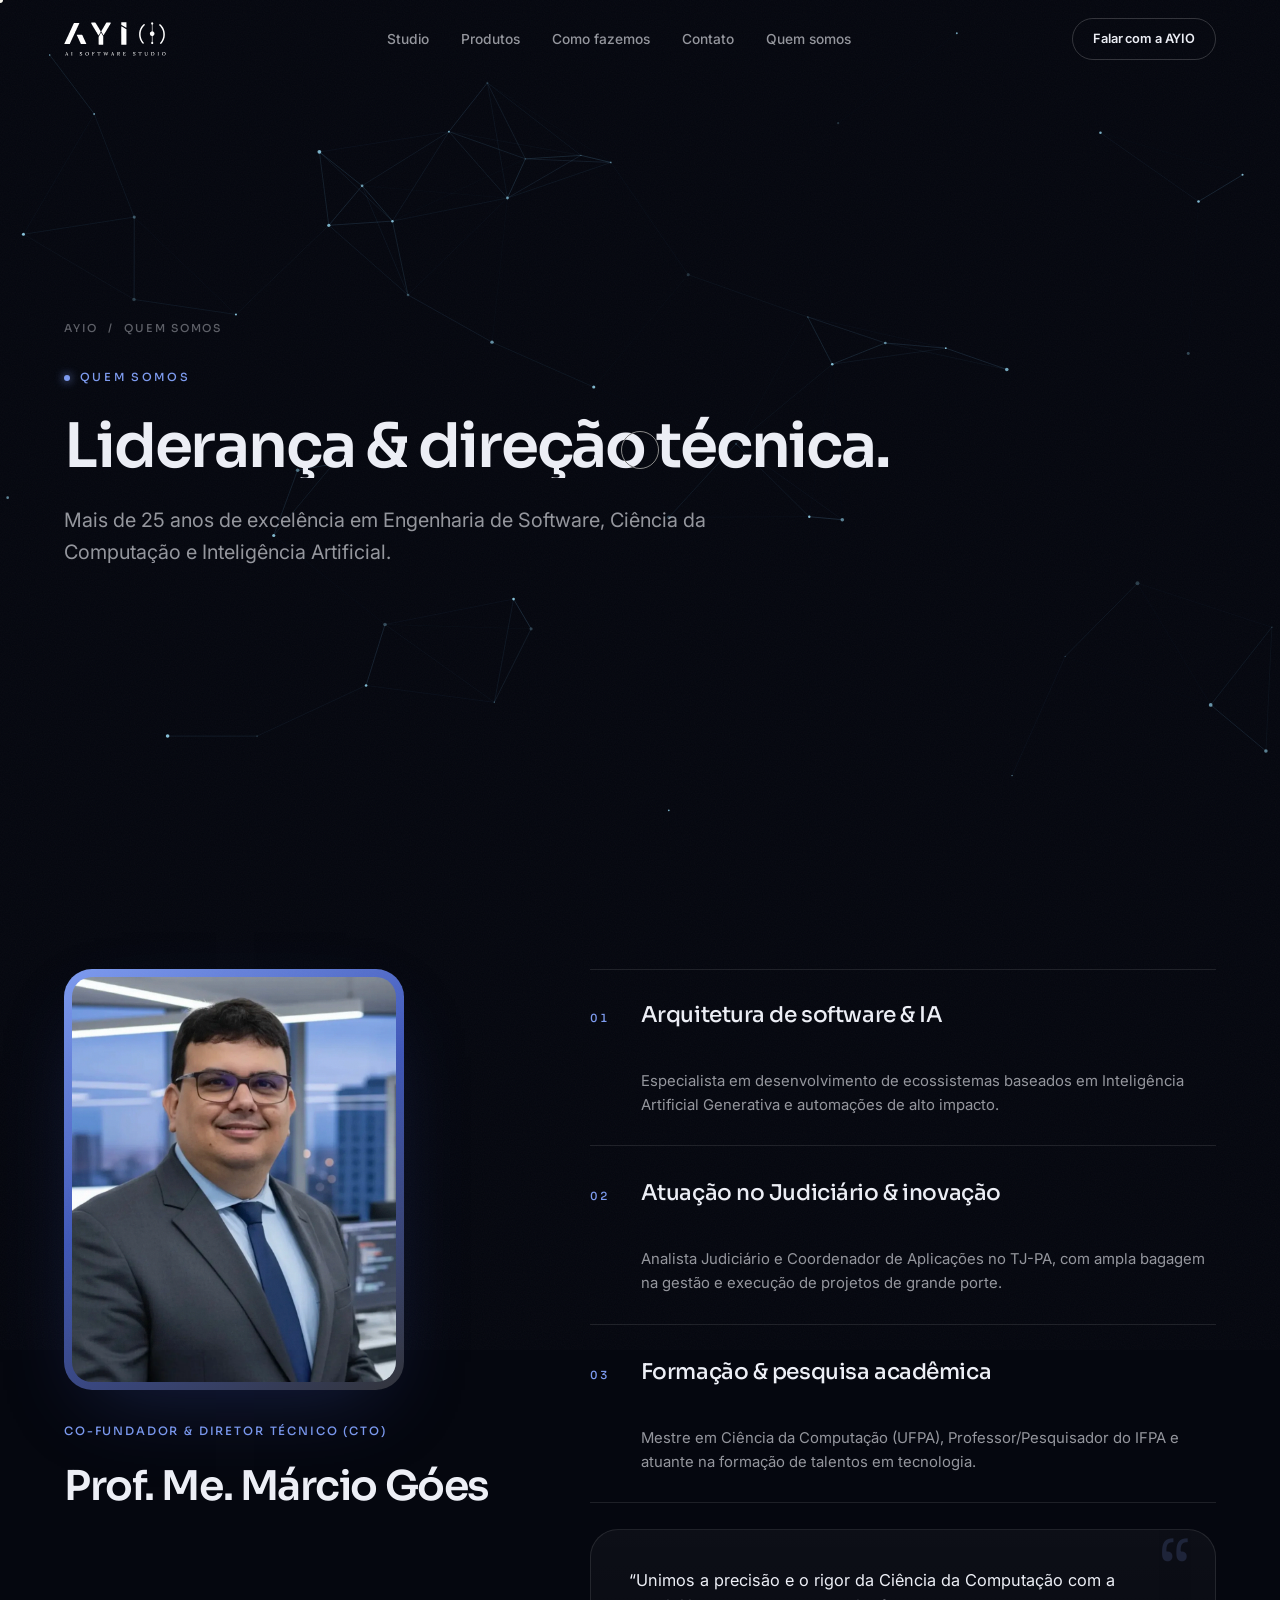
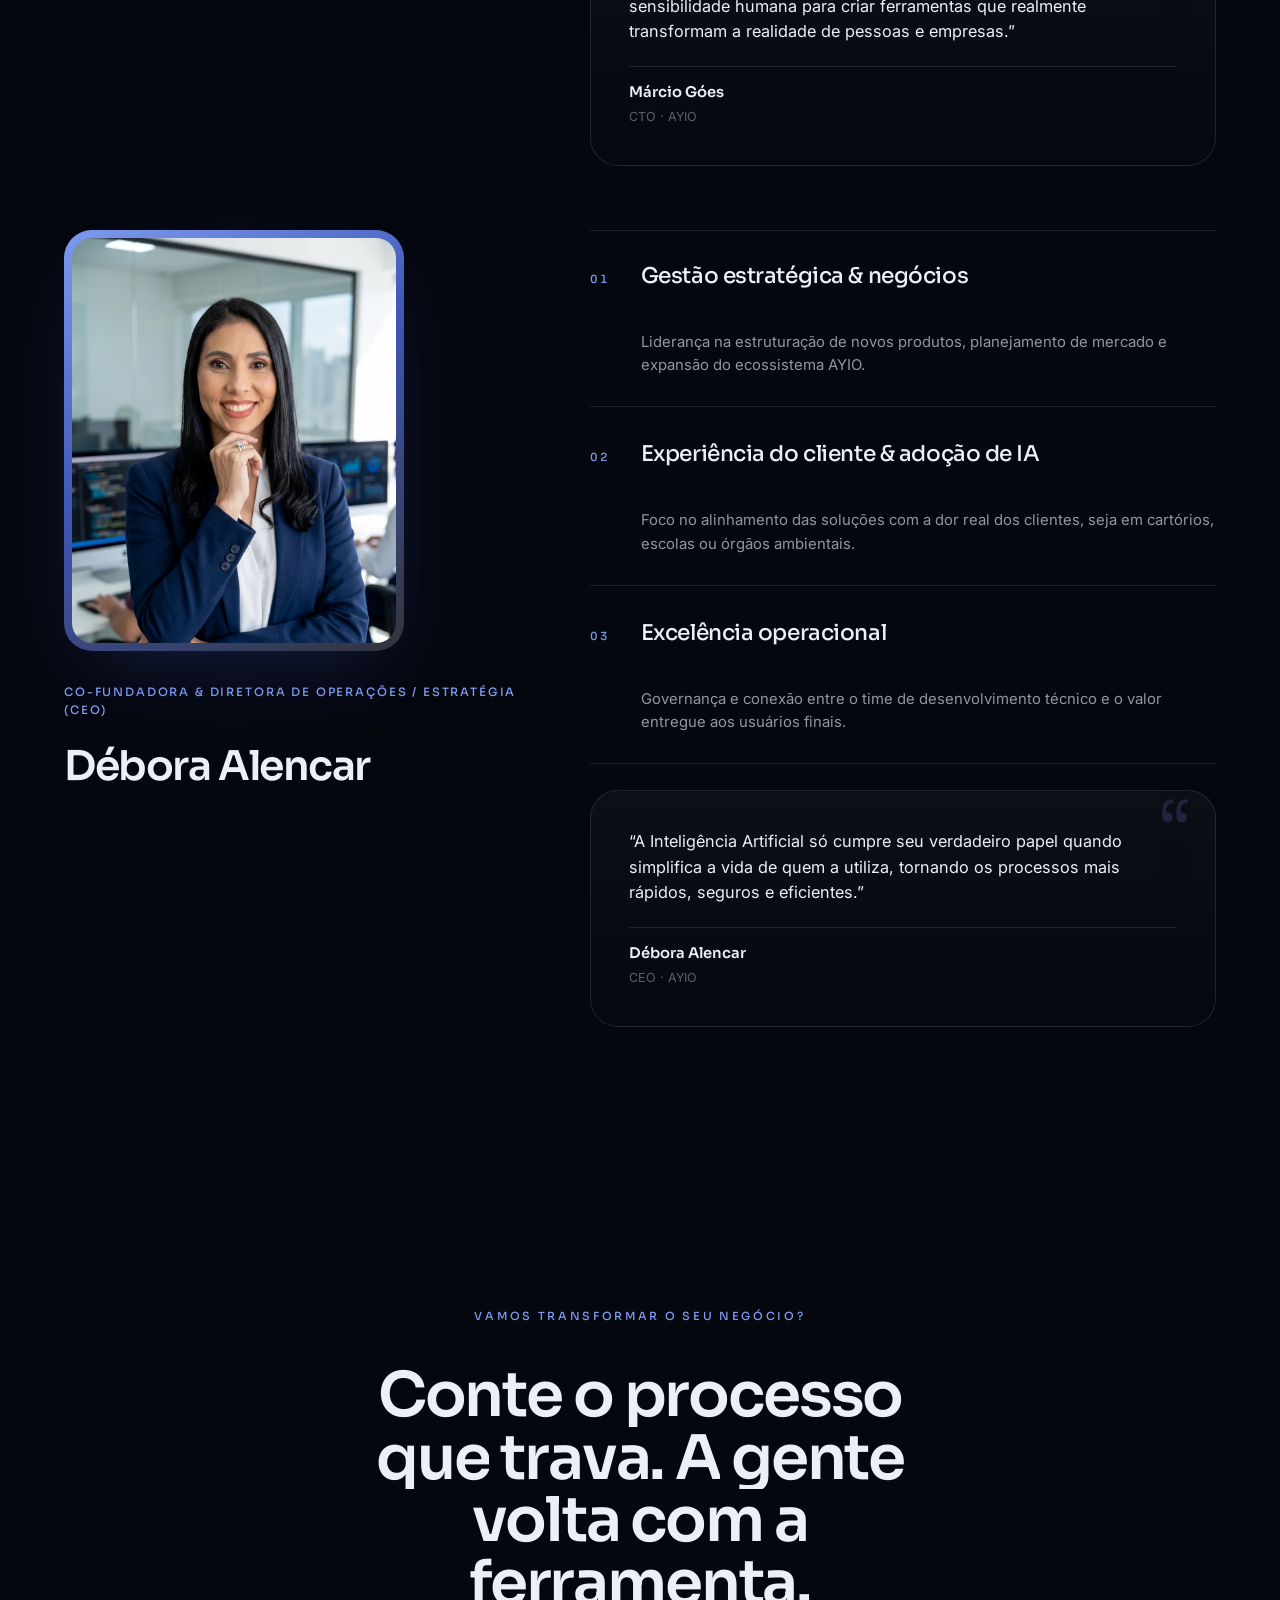
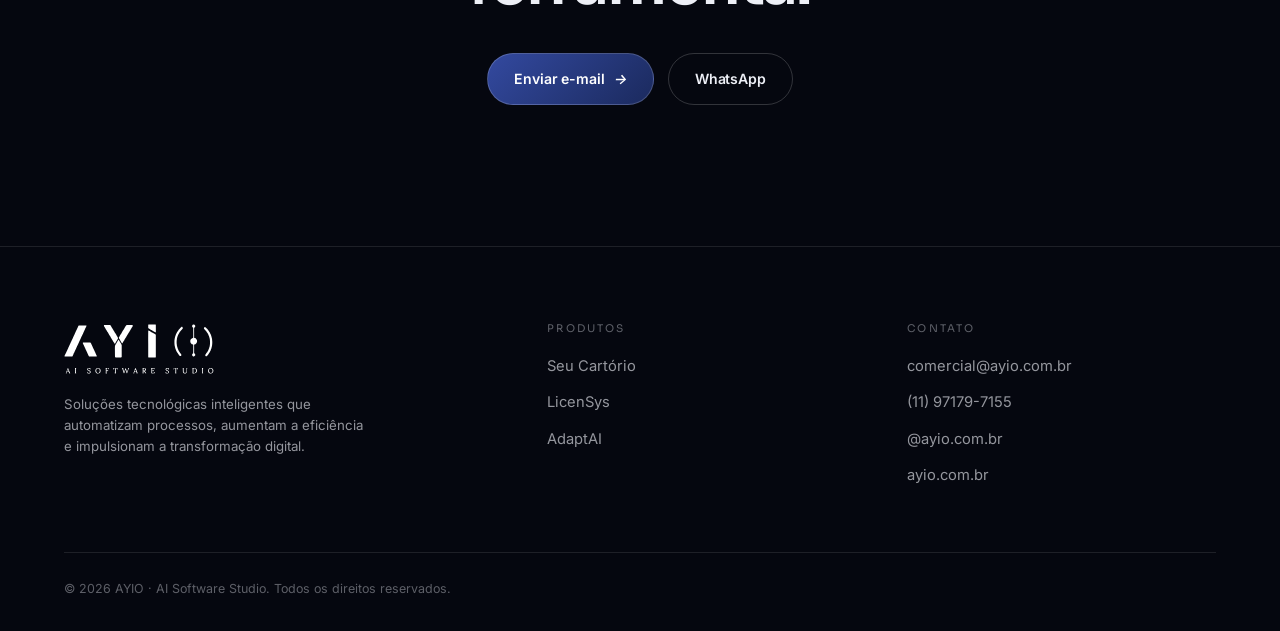
==== commit fa2a3d4e: "Logo vetorizado, novo favicon, ajuste dos contatos e vídeo do carimbo no Seu Cartório - Logo AYIO em" ====
--- a/quem-somos.html
+++ b/quem-somos.html
@@ -7,11 +7,13 @@
 <title>Quem somos | AYIO</title>
 <meta name="description" content="Conheça a liderança da AYIO: Márcio Góes (CTO) e Débora Alencar (CEO), com mais de 25 anos em Engenharia de Software, Ciência da Computação e IA.">
 <meta name="theme-color" content="#05070F">
-<link rel="icon" href="assets/brand/ayio-navy.png">
+<link rel="icon" href="favicon.ico" sizes="48x48">
+<link rel="icon" href="favicon.svg" type="image/svg+xml">
+<link rel="apple-touch-icon" href="apple-touch-icon.png">
 <link rel="preconnect" href="https://fonts.googleapis.com">
 <link rel="preconnect" href="https://fonts.gstatic.com" crossorigin>
 <link href="https://fonts.googleapis.com/css2?family=Sora:wght@400;500;600;700&family=Inter:wght@400;500;600&family=Poppins:wght@500;600&display=swap" rel="stylesheet">
-<link rel="stylesheet" href="assets/css/site.css?v=5">
+<link rel="stylesheet" href="assets/css/site.css?v=7">
 </head>
 <body>
 
@@ -20,7 +22,7 @@
 <!-- ============ NAV ============ -->
 <header class="nav">
   <a class="nav__logo" href="index.html" aria-label="AYIO, página inicial">
-    <img src="assets/brand/ayio-white.png" alt="AYIO · AI Software Studio">
+    <img src="assets/brand/ayio-white.svg" alt="AYIO · AI Software Studio">
   </a>
   <nav class="nav__links">
     <a href="index.html#studio">Studio</a>
@@ -152,7 +154,7 @@
   <div class="wrap">
     <div class="footer__top">
       <div>
-        <img class="footer__logo" src="assets/brand/ayio-white.png" alt="AYIO · AI Software Studio">
+        <img class="footer__logo" src="assets/brand/ayio-white.svg" alt="AYIO · AI Software Studio">
         <p class="small" style="max-width:38ch">Soluções tecnológicas inteligentes que automatizam processos, aumentam a eficiência e impulsionam a transformação digital.</p>
       </div>
       <div>
--- a/assets/css/site.css
+++ b/assets/css/site.css
@@ -531,16 +531,18 @@
 @media(max-width:820px){.step{grid-template-columns:auto 1fr}.step p{grid-column:2}}
 
 /* ---------- Contato ---------- */
-.contact-grid{display:grid;grid-template-columns:repeat(4,1fr);gap:2px;background:var(--line)}
-@media(max-width:1100px){.contact-grid{grid-template-columns:repeat(2,1fr)}}
+/* cada coluna tem no mínimo a largura do próprio texto: o e-mail nunca quebra */
+.contact-grid{display:grid;grid-template-columns:repeat(4,minmax(max-content,1fr));gap:2px;background:var(--line)}
+@media(max-width:1100px){.contact-grid{grid-template-columns:repeat(2,minmax(max-content,1fr))}}
 @media(max-width:820px){.contact-grid{grid-template-columns:1fr}}
 .contact-cell{
-  background:var(--ink);padding:clamp(24px,3vw,40px);
+  background:var(--ink);padding:clamp(30px,3.4vw,52px) clamp(24px,2.6vw,44px);
+  display:flex;flex-direction:column;justify-content:center;
   transition:background .5s var(--ease);
 }
 .contact-cell:hover{background:var(--surface)}
-.contact-cell .k{font-family:var(--display);font-weight:500;font-size:.66rem;letter-spacing:.2em;text-transform:uppercase;color:var(--text-faint);display:block;margin-bottom:12px}
-.contact-cell .v{font-family:var(--display);font-size:clamp(1rem,1.7vw,1.3rem);font-weight:500;letter-spacing:-.02em;word-break:break-word}
+.contact-cell .k{font-family:var(--display);font-weight:500;font-size:.66rem;letter-spacing:.2em;text-transform:uppercase;color:var(--text-faint);display:block;margin-bottom:14px}
+.contact-cell .v{font-family:var(--display);font-size:clamp(1rem,1.5vw,1.2rem);font-weight:500;letter-spacing:-.02em;white-space:nowrap}
 .contact-cell a.v:hover{color:var(--accent)}
 
 /* Retrato emoldurado (Quem somos) */
@@ -755,10 +757,11 @@
           mask-image:radial-gradient(closest-side,#000 40%,transparent 100%);
 }
 /* Fundo não-preto (ex.: tint--sc): o screen clareia as sombras e lava o vídeo, então mistura normal + miolo maior */
+.split-video--solid{width:min(100%,470px)}
 .split-video--solid video{
-  mix-blend-mode:normal;filter:contrast(1.12) saturate(1.1);
-  -webkit-mask-image:radial-gradient(closest-side,#000 58%,transparent 100%);
-          mask-image:radial-gradient(closest-side,#000 58%,transparent 100%);
+  mix-blend-mode:normal;filter:brightness(.9) saturate(1.05);
+  -webkit-mask-image:radial-gradient(closest-side,#000 66%,transparent 100%);
+          mask-image:radial-gradient(closest-side,#000 66%,transparent 100%);
 }
 @media(max-width:900px){.split-video{width:min(80%,320px);margin:0 auto clamp(20px,5vw,32px)}}
 @media(prefers-reduced-motion:reduce){.split-video{display:none}}
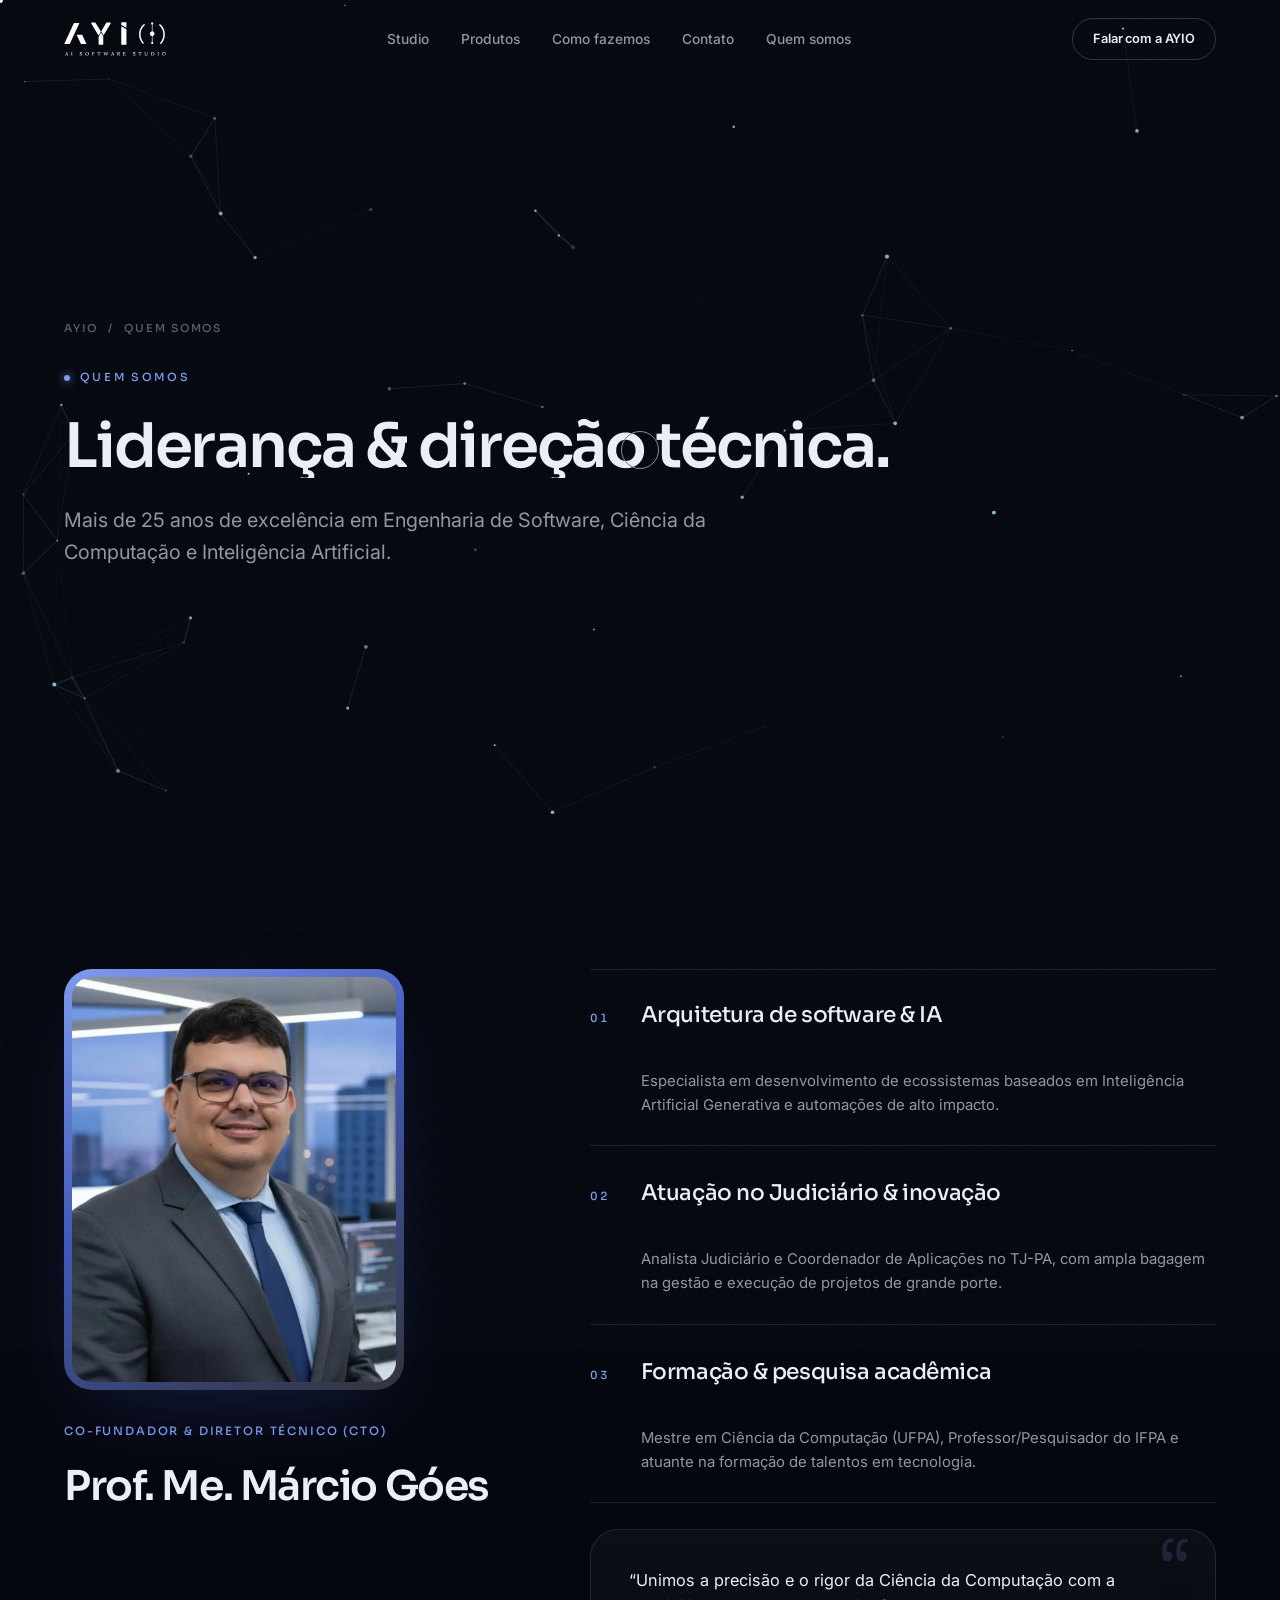
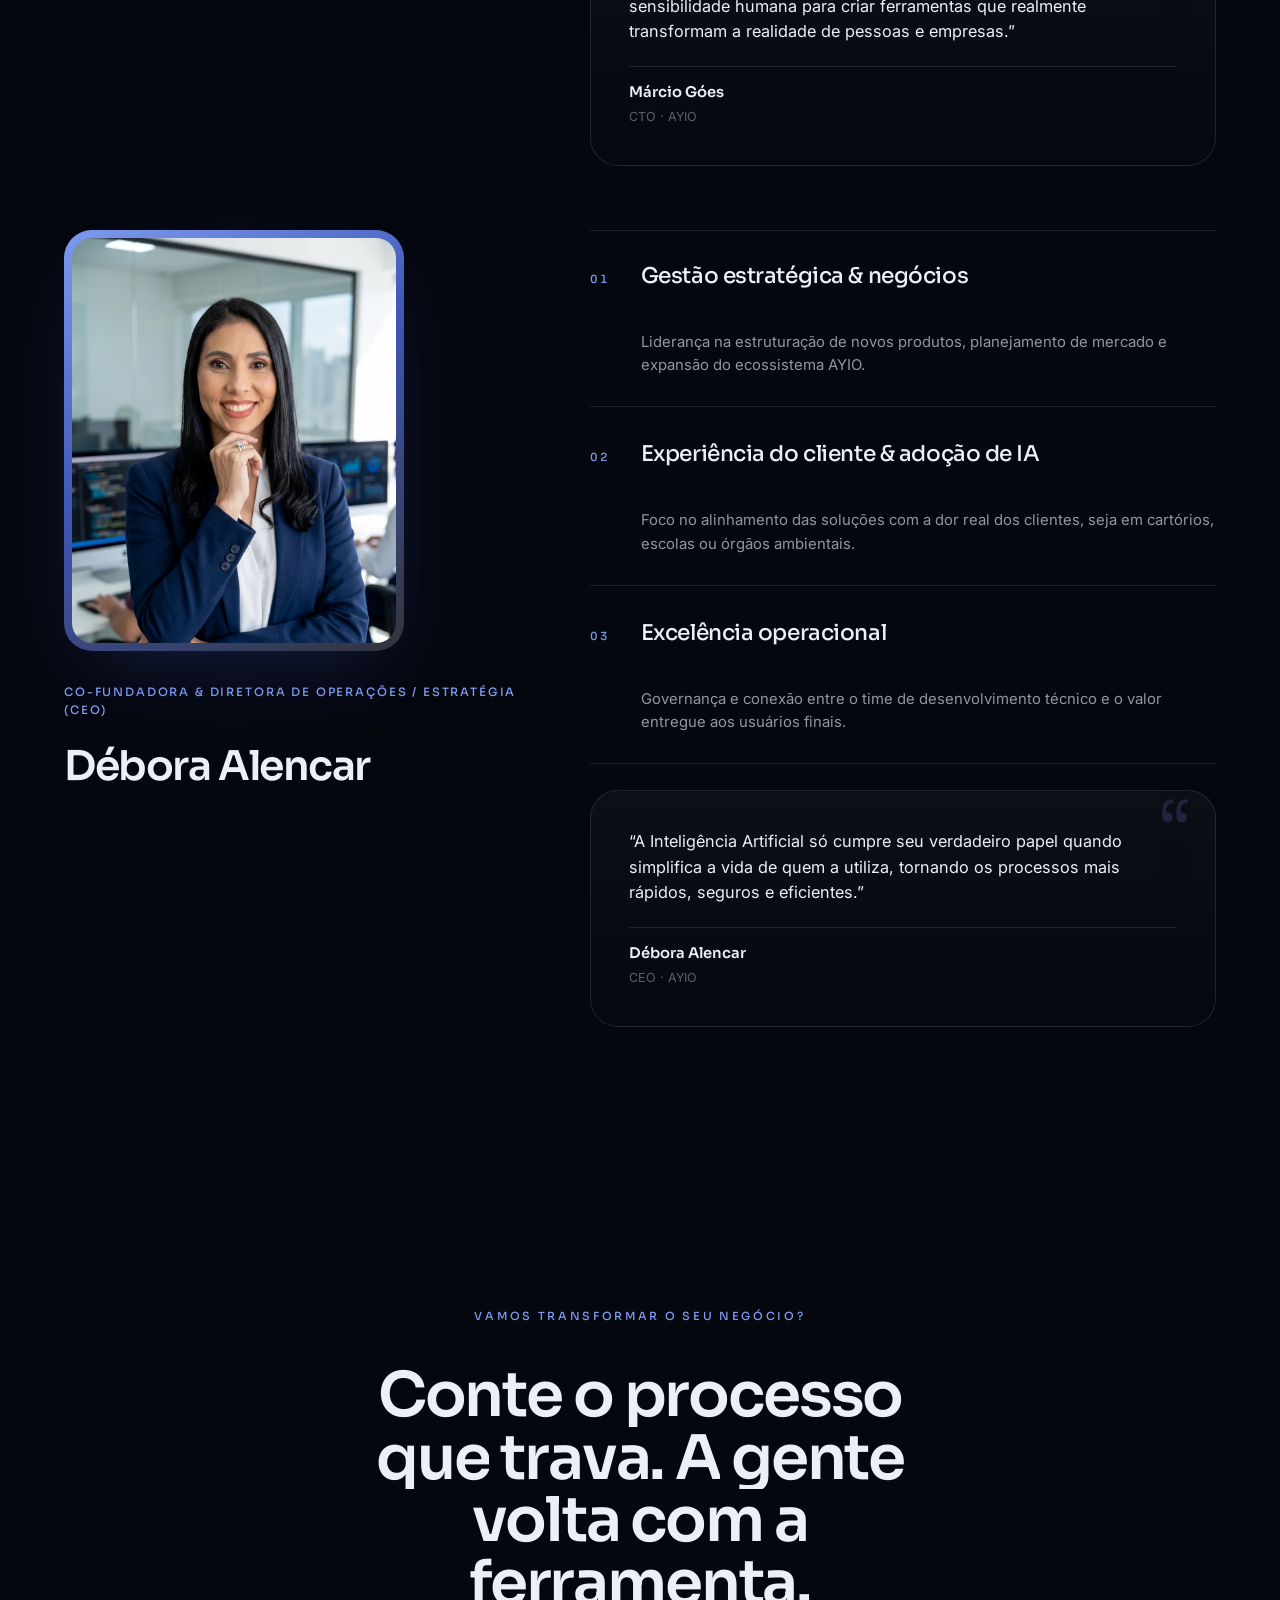
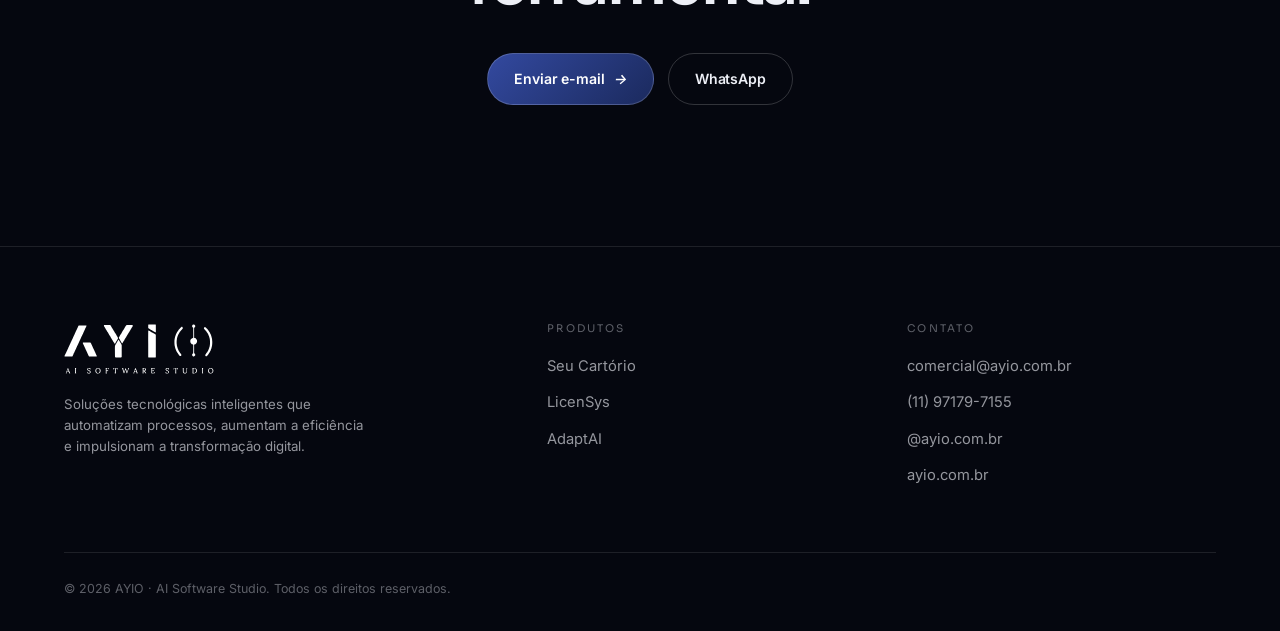
==== commit 4dec8953: "Mostra a tela inicial dos três produtos numa janela de app O painel só aparecia na LicenSys, numa mo" ====
--- a/quem-somos.html
+++ b/quem-somos.html
@@ -13,7 +13,7 @@
 <link rel="preconnect" href="https://fonts.googleapis.com">
 <link rel="preconnect" href="https://fonts.gstatic.com" crossorigin>
 <link href="https://fonts.googleapis.com/css2?family=Sora:wght@400;500;600;700&family=Inter:wght@400;500;600&family=Poppins:wght@500;600&display=swap" rel="stylesheet">
-<link rel="stylesheet" href="assets/css/site.css?v=7">
+<link rel="stylesheet" href="assets/css/site.css?v=8">
 </head>
 <body>
 
--- a/assets/css/site.css
+++ b/assets/css/site.css
@@ -294,6 +294,105 @@
 .js .media.in img{transform:scale(1)}
 .media--frame{border:1px solid var(--line);padding:10px}
 .media--frame img{border-radius:14px}
+
+/* ---------- Captura de tela dos produtos ----------
+   A tela de um produto é uma imagem densa e clara caindo dentro de uma
+   página escura: sem moldura ela flutua e o olho não sabe onde começa o
+   software. A janela resolve isso — barra, cantos e sombra dizem "isto é
+   a tela real do sistema" antes de qualquer legenda. O accent da seção
+   pinta o halo, então cada produto herda a própria cor. */
+.appshot{margin:0}
+.appshot__win{
+  position:relative;border-radius:18px;overflow:hidden;
+  border:1px solid var(--line-strong);
+  background:linear-gradient(180deg,var(--surface-2),var(--surface));
+  box-shadow:0 1px 0 rgba(255,255,255,.06) inset,
+             0 30px 70px -30px rgba(0,0,0,.85),
+             0 0 0 1px rgba(0,0,0,.4);
+  transition:transform .6s var(--ease),box-shadow .6s var(--ease)
+}
+.appshot__win::after{
+  content:'';position:absolute;inset:-1px;border-radius:inherit;pointer-events:none;
+  box-shadow:0 0 90px -20px var(--glow);opacity:.9;transition:opacity .6s var(--ease)
+}
+.appshot__bar{
+  display:flex;align-items:center;gap:12px;
+  padding:11px 16px;border-bottom:1px solid var(--line);
+  background:rgba(255,255,255,.035)
+}
+.appshot__dots{display:flex;gap:6px;flex:0 0 auto}
+.appshot__dots i{width:9px;height:9px;border-radius:50%;background:rgba(255,255,255,.18)}
+.appshot__tag{
+  font-family:var(--display);font-weight:500;
+  font-size:11px;letter-spacing:.14em;text-transform:uppercase;
+  color:var(--text-faint);white-space:nowrap;overflow:hidden;text-overflow:ellipsis
+}
+.appshot__view{
+  display:block;width:100%;position:relative;padding:0;border:0;
+  background:var(--ink-2);cursor:zoom-in;line-height:0
+}
+.appshot__view img{width:100%;height:auto}
+.appshot__hint{
+  position:absolute;right:14px;bottom:14px;z-index:2;
+  display:inline-flex;align-items:center;gap:7px;
+  padding:8px 14px;border-radius:999px;
+  border:1px solid var(--fill-edge);background:rgba(5,7,15,.72);
+  backdrop-filter:blur(10px);
+  font-size:12px;letter-spacing:.02em;color:var(--text);
+  opacity:0;transform:translateY(6px);transition:opacity .35s var(--ease),transform .35s var(--ease)
+}
+.appshot__hint::before{content:'⤢';font-size:13px;line-height:1}
+.appshot__view:hover .appshot__hint,
+.appshot__view:focus-visible .appshot__hint{opacity:1;transform:none}
+.appshot__win:hover{transform:translateY(-4px)}
+.appshot__win:hover::after{opacity:1}
+.appshot__cap{
+  margin-top:18px;max-width:78ch;
+  font-size:clamp(13px,1.05vw,14.5px);line-height:1.65;color:var(--text-dim)
+}
+.appshot__cap b{color:var(--text);font-weight:600}
+@media(max-width:700px){
+  .appshot__win{border-radius:14px}
+  .appshot__bar{padding:8px 11px}
+  .appshot__tag{font-size:9.5px;letter-spacing:.1em}
+  /* No celular a tela do produto cabe em ~350px e nenhum rótulo é legível:
+     a pílula fica visível o tempo todo, porque ampliar deixa de ser um extra
+     e passa a ser a única forma de ler a captura. */
+  .appshot__hint{opacity:1;transform:none;right:8px;bottom:8px;padding:5px 10px;font-size:10.5px;gap:5px}
+}
+
+/* Lightbox — a captura a 100%, sem a página competindo por atenção */
+.lightbox{
+  position:fixed;inset:0;z-index:1000;display:flex;align-items:center;justify-content:center;
+  padding:clamp(16px,4vw,48px);
+  background:rgba(3,5,12,.9);backdrop-filter:blur(14px);
+  opacity:0;pointer-events:none;transition:opacity .35s var(--ease)
+}
+.lightbox.open{opacity:1;pointer-events:auto}
+.lightbox img{
+  max-width:100%;max-height:100%;width:auto;border-radius:12px;
+  border:1px solid var(--line-strong);box-shadow:0 40px 90px -30px rgba(0,0,0,.9);
+  transform:scale(.97);transition:transform .35s var(--ease)
+}
+.lightbox.open img{transform:none}
+.lightbox__close{
+  position:absolute;top:clamp(12px,2.4vw,26px);right:clamp(12px,2.4vw,26px);
+  width:42px;height:42px;border-radius:50%;
+  border:1px solid var(--line-strong);background:rgba(255,255,255,.06);
+  color:var(--text);font-size:19px;line-height:1;
+  display:flex;align-items:center;justify-content:center;
+  transition:background .3s var(--ease),transform .3s var(--ease)
+}
+.lightbox__close:hover{background:rgba(255,255,255,.14);transform:rotate(90deg)}
+/* Numa tela estreita, caber inteira é o mesmo que continuar ilegível: aqui a
+   imagem vai para uma largura de leitura e quem quiser lê arrastando. */
+@media(max-width:700px){
+  /* flex-start nos dois eixos: com justify-content:center o que transborda
+     à esquerda fica inalcançável pelo scroll. */
+  .lightbox{align-items:flex-start;justify-content:flex-start;overflow:auto;padding:56px 12px 24px;-webkit-overflow-scrolling:touch}
+  .lightbox img{max-width:none;max-height:none;width:860px}
+  .lightbox__close{position:fixed}
+}
 
 /* ---------- Marquee ---------- */
 .marquee{
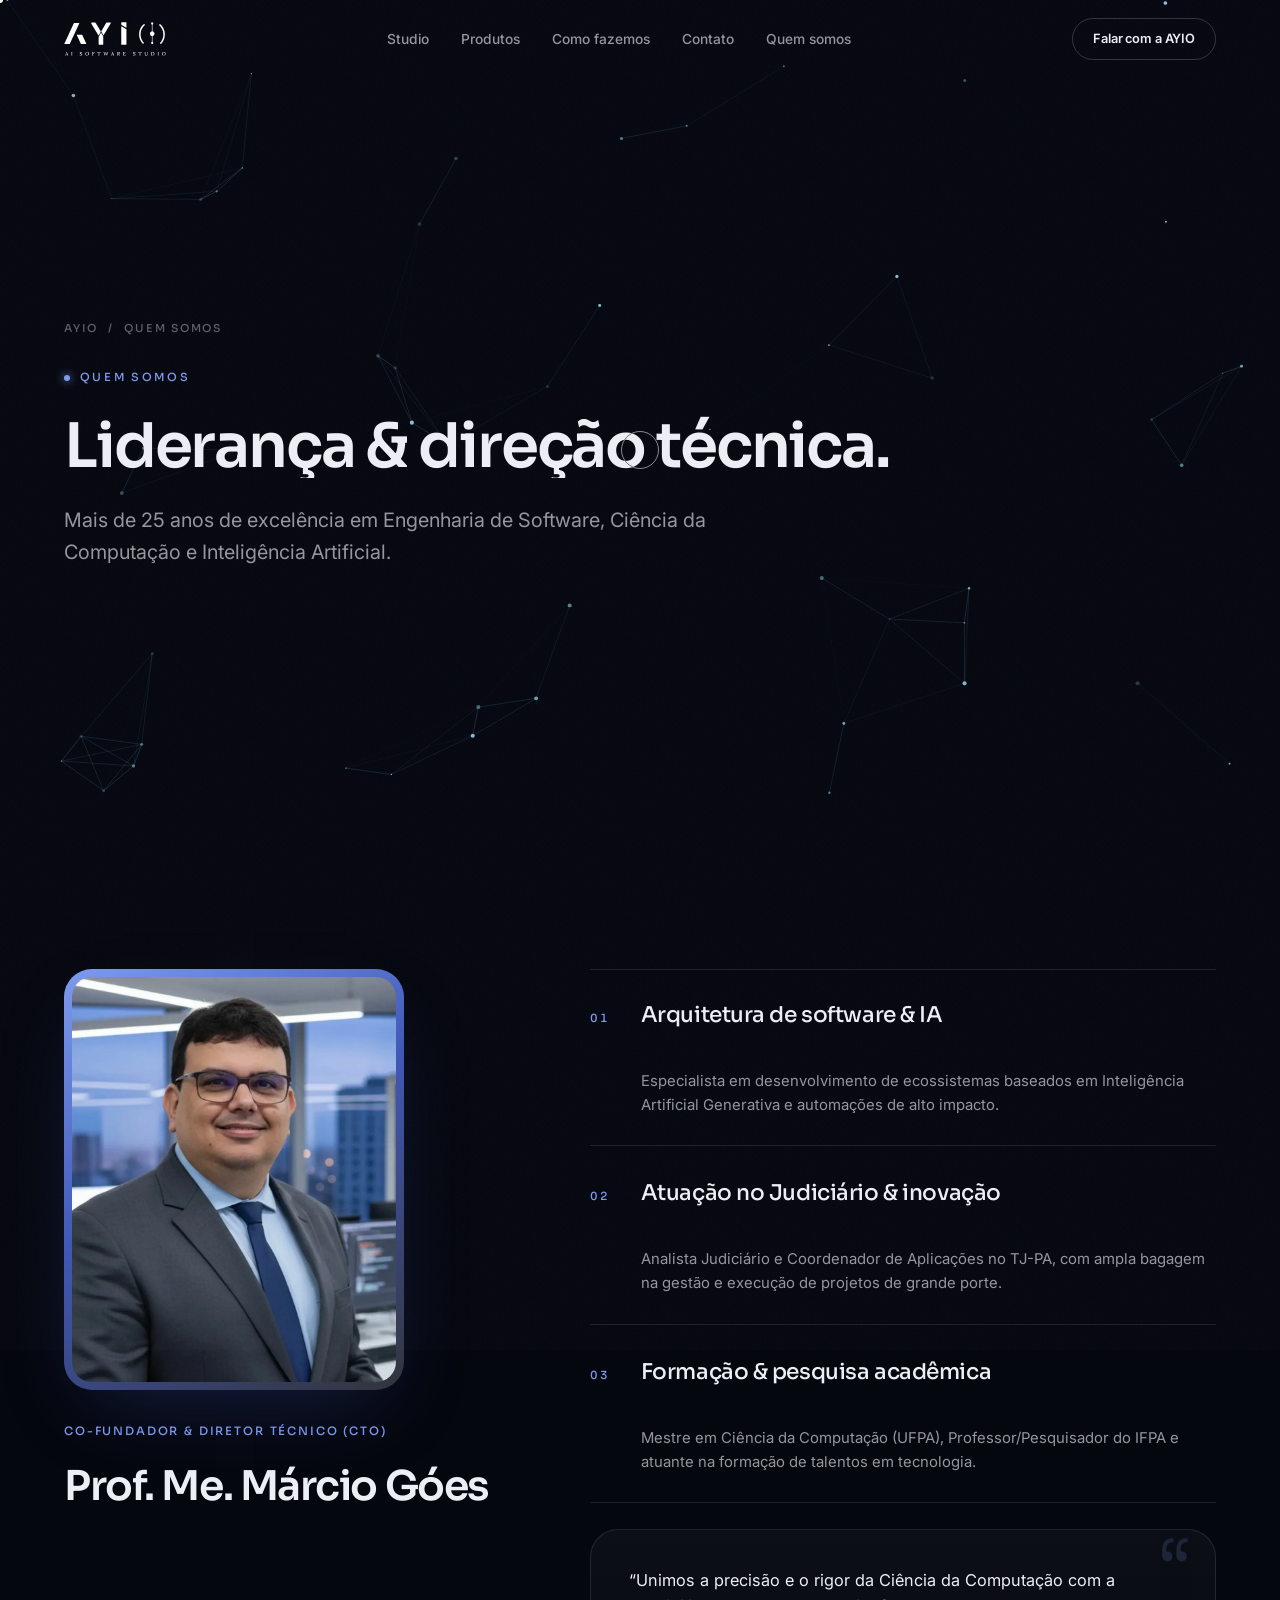
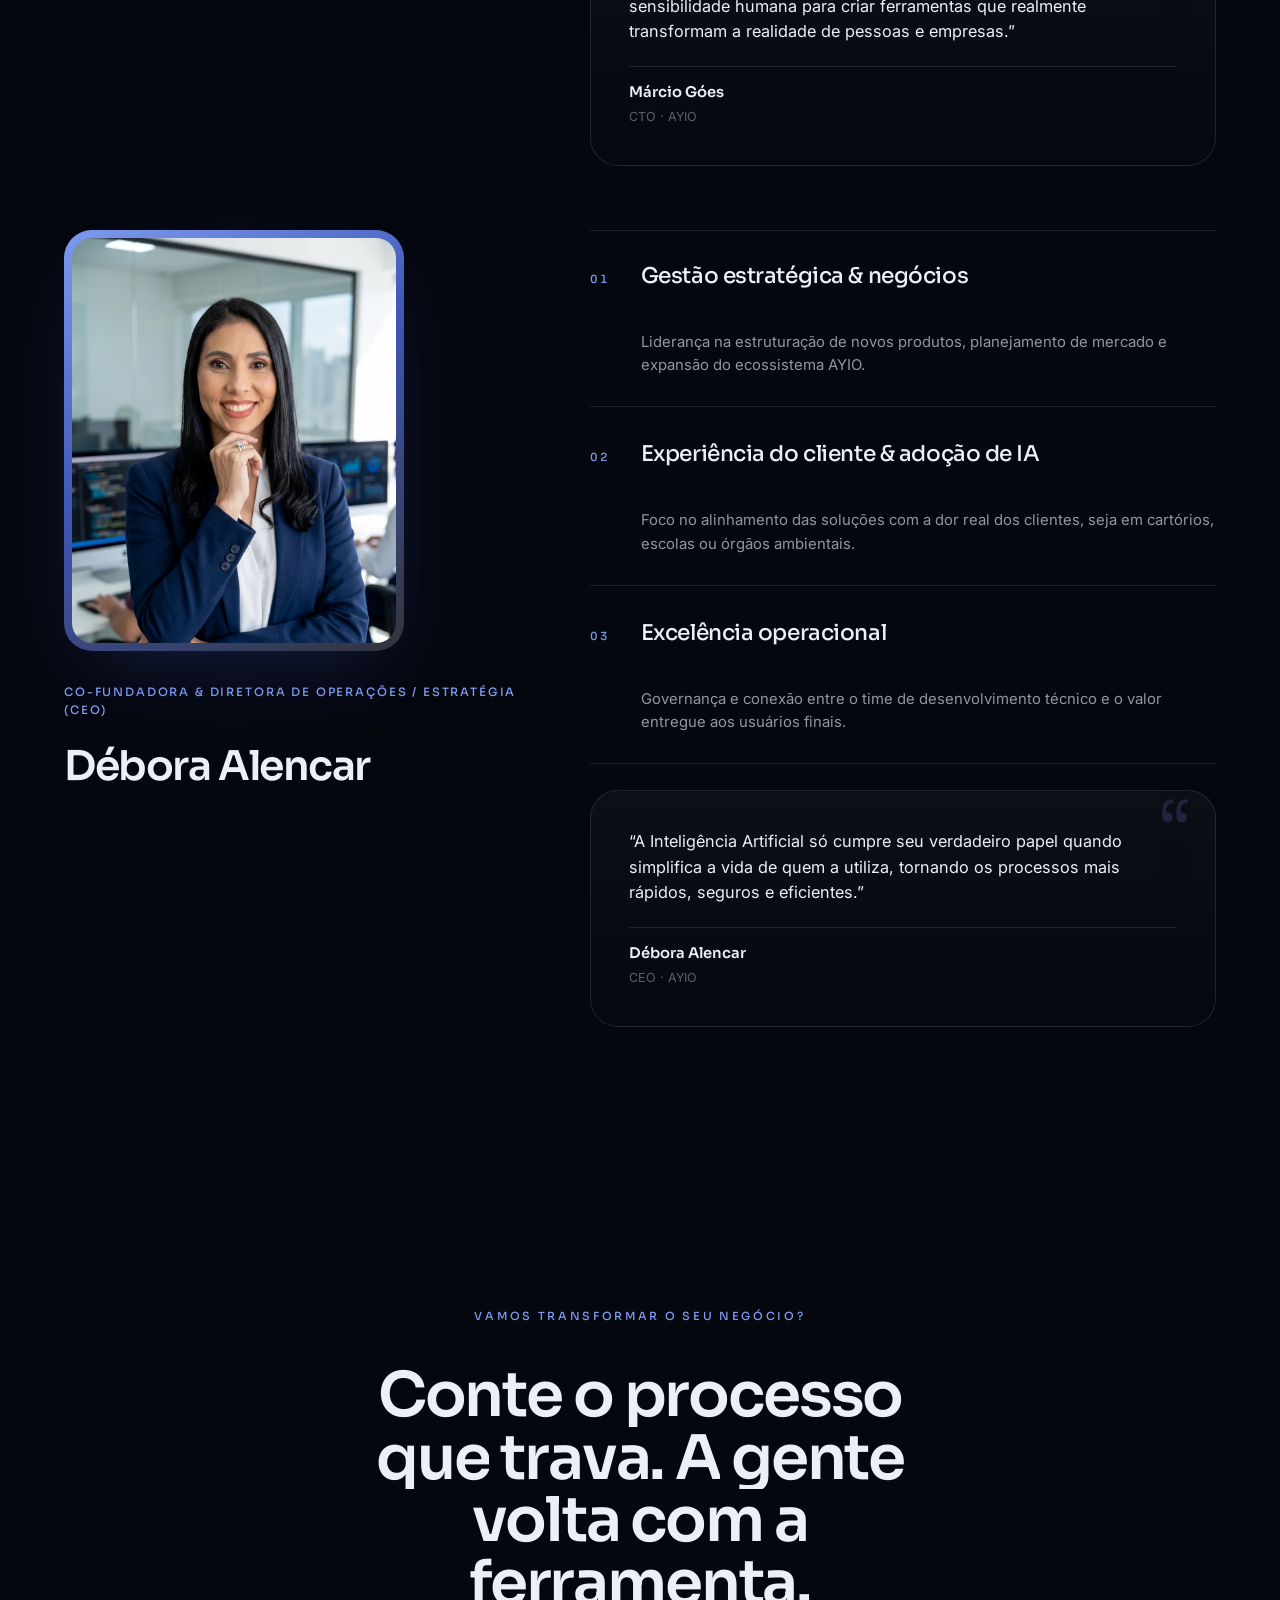
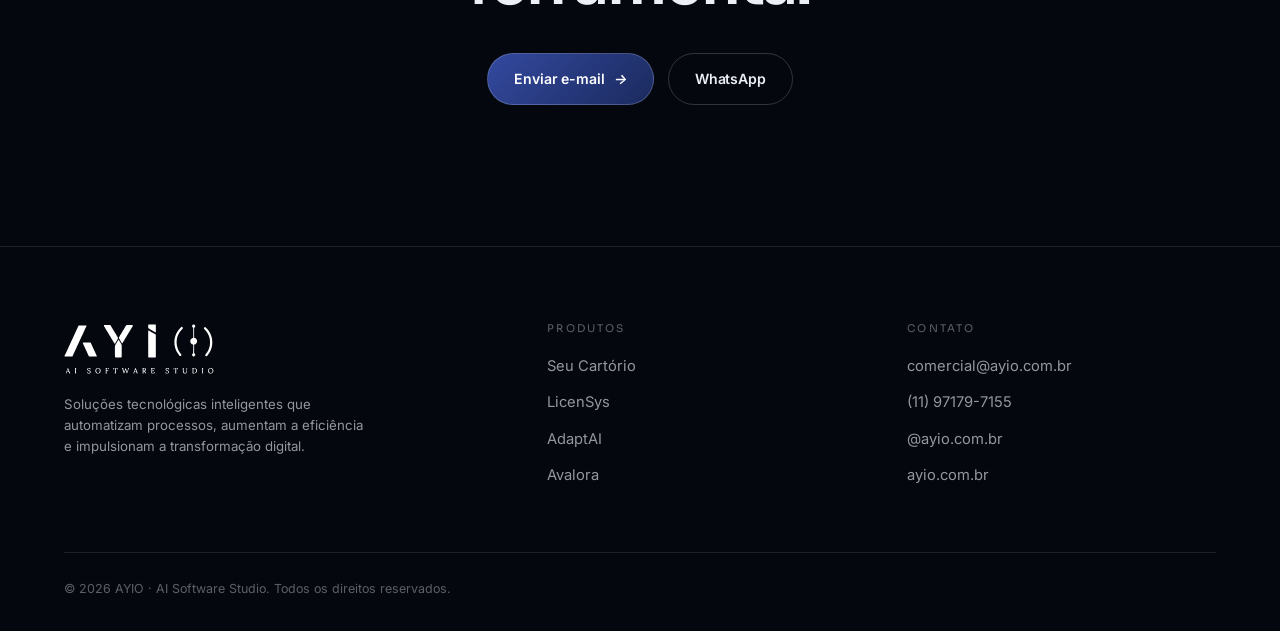
==== commit e02bbf25: "Adiciona o Avalora como quarto produto Página do produto com o ciclo do ITBI, as telas reais do sist" ====
--- a/quem-somos.html
+++ b/quem-somos.html
@@ -13,7 +13,7 @@
 <link rel="preconnect" href="https://fonts.googleapis.com">
 <link rel="preconnect" href="https://fonts.gstatic.com" crossorigin>
 <link href="https://fonts.googleapis.com/css2?family=Sora:wght@400;500;600;700&family=Inter:wght@400;500;600&family=Poppins:wght@500;600&display=swap" rel="stylesheet">
-<link rel="stylesheet" href="assets/css/site.css?v=8">
+<link rel="stylesheet" href="assets/css/site.css?v=12">
 </head>
 <body>
 
@@ -43,6 +43,7 @@
   <a href="produtos/seu-cartorio.html">Seu Cartório</a>
   <a href="produtos/licensys.html">LicenSys</a>
   <a href="produtos/adaptai.html">AdaptAI</a>
+  <a href="produtos/avalora.html">Avalora</a>
   <a href="index.html#contato">Contato</a>
   <a href="quem-somos.html" aria-current="page">Quem somos</a>
   <div class="drawer__foot">
@@ -163,6 +164,7 @@
           <li><a href="produtos/seu-cartorio.html">Seu Cartório</a></li>
           <li><a href="produtos/licensys.html">LicenSys</a></li>
           <li><a href="produtos/adaptai.html">AdaptAI</a></li>
+          <li><a href="produtos/avalora.html">Avalora</a></li>
         </ul>
       </div>
       <div>
--- a/assets/css/site.css
+++ b/assets/css/site.css
@@ -960,3 +960,254 @@
 .mapa__placar .l{font-size:.78rem;color:var(--text-dim)}
 
 @media(prefers-reduced-motion:reduce){.mapa__pulso{animation:none;opacity:.9}}
+
+/* ============================================================
+   Avalora — inteligência imobiliária para a gestão do ITBI
+   ============================================================ */
+
+/* O verde da marca (#819F7F) tem 4,2:1 no fundo quase preto: serve para
+   preenchimento, não para texto pequeno. O accent é a versão clareada. */
+.theme-av{--accent:#9FC79B;--accent-2:#5E8C63;--accent-ink:#0A1410;--glow:rgba(129,159,127,.26);
+  --fill:linear-gradient(135deg,#4E7E57,#27452F);--fill-hover:linear-gradient(135deg,#639A6D,#335A3E);
+  --grad-a:#C0DEB9;--grad-b:#6CA377}
+.tint--av{background:linear-gradient(180deg,#09120E,#16241A 55%,#09120E)}
+
+/* --- Avalora: dos comparáveis ao valor arbitrado --- */
+/* O produto é um número defensável. A demo mostra de onde ele vem: as
+   amostras do entorno viram faixa de mercado, e a faixa vira laudo. */
+.demo__val{gap:14px;justify-content:center}
+.val__map{
+  position:relative;flex:1 1 auto;min-height:clamp(96px,11vw,132px);
+  border-radius:10px;overflow:hidden;
+  border:1px solid rgba(255,255,255,.09);background:rgba(255,255,255,.045);
+}
+.val__map i{
+  position:absolute;width:6px;height:6px;border-radius:50%;margin:-3px 0 0 -3px;
+  background:var(--p-accent,var(--accent));opacity:.85;
+}
+.val__ring{
+  position:absolute;left:50%;top:50%;width:min(74%,150px);aspect-ratio:1;
+  transform:translate(-50%,-50%);border-radius:50%;
+  border:1px dashed var(--p-badge-bd,rgba(255,255,255,.3));
+}
+.val__pin{
+  position:absolute;left:50%;top:50%;width:11px;height:11px;margin:-6px 0 0 -6px;
+  background:#E8A33D;transform:rotate(45deg);border-radius:2px;
+  box-shadow:0 0 0 4px rgba(232,163,61,.18);
+}
+.val__cap{
+  position:absolute;left:9px;bottom:8px;font-size:.62rem;letter-spacing:.06em;
+  color:rgba(255,255,255,.62);
+}
+.val__out{display:grid;gap:10px}
+.val__row{display:grid;grid-template-columns:minmax(0,1fr) auto;gap:5px 12px;align-items:center}
+.val__row b{font-size:.75rem;font-weight:500;color:rgba(255,255,255,.8)}
+.val__row u{text-decoration:none;font-family:var(--display);font-weight:600;font-size:.82rem;color:#fff;white-space:nowrap}
+.val__row s{grid-column:1/-1;text-decoration:none;display:block;height:4px;border-radius:99px;background:rgba(255,255,255,.09);overflow:hidden}
+.val__row s em{display:block;height:100%;width:var(--w,50%);border-radius:99px;background:rgba(255,255,255,.3)}
+.val__row.is-ok s em{background:var(--p-accent,var(--accent))}
+.val__row.is-ok u{color:var(--p-accent,var(--accent))}
+.val__chips{display:flex;flex-wrap:wrap;gap:6px;margin-top:2px}
+.val__chips span{
+  font-size:.62rem;padding:4px 9px;border-radius:99px;color:var(--p-accent,var(--accent));
+  border:1px solid var(--p-badge-bd,rgba(255,255,255,.18));background:rgba(255,255,255,.04);
+}
+
+/* Linha do tempo do ciclo (página do produto) */
+.flow{display:grid;grid-template-columns:repeat(3,minmax(0,1fr));gap:2px;background:var(--line)}
+@media(max-width:900px){.flow{grid-template-columns:1fr}}
+.flow__step{
+  background:var(--ink);padding:clamp(22px,2.6vw,34px);
+  display:grid;align-content:start;gap:10px;transition:background .5s var(--ease);
+}
+.flow__step:hover{background:var(--surface)}
+.flow__step .k{font-family:var(--display);font-weight:500;font-size:.66rem;letter-spacing:.2em;text-transform:uppercase;color:var(--accent)}
+.flow__step h3{font-size:1.08rem;letter-spacing:-.02em}
+.flow__step p{font-size:.9rem;color:var(--text-dim)}
+
+/* ---------- Avalora: a cidade que acende ----------
+   Alternativa em código ao clipe de vídeo: a varredura do agente passando
+   pela malha de quadras. Tudo em CSS, sem JS — o que significa que ela roda
+   antes do GSAP carregar e some inteira no prefers-reduced-motion. */
+.city-fig{margin:0}
+.city{
+  position:relative;overflow:hidden;
+  border-radius:var(--rad-lg);border:1px solid var(--line);
+  background:#070B09;
+}
+.city__svg{
+  display:block;width:100%;height:auto;
+  -webkit-mask-image:radial-gradient(128% 118% at 50% 50%,#000 44%,transparent 88%);
+          mask-image:radial-gradient(128% 118% at 50% 50%,#000 44%,transparent 88%);
+}
+.city__blocks rect{
+  fill:var(--accent);opacity:0;
+  animation:cityLit 7.5s linear infinite;animation-delay:var(--d,0s);
+}
+/* A quadra acende forte na passagem e fica com brasa até o fim do ciclo:
+   é a diferença entre "foi medido agora" e "já está na base". */
+@keyframes cityLit{
+  0%{opacity:calc(var(--o,1) * .07)}
+  2.5%{opacity:calc(var(--o,1) * .92)}
+  9%{opacity:calc(var(--o,1) * .30)}
+  40%{opacity:calc(var(--o,1) * .13)}
+  100%{opacity:calc(var(--o,1) * .07)}
+}
+.city__ave path{fill:none;stroke:rgba(255,255,255,.09);stroke-width:1.6}
+/* O rio é recortado com a cor do próprio quadro: some a quadra por baixo */
+.city__river{fill:none;stroke:#070B09;stroke-width:30;stroke-linecap:round}
+.city__river-lit{fill:none;stroke:var(--accent);stroke-width:1.2;opacity:.22}
+.city__sweep{animation:citySweep 7.5s linear infinite}
+@keyframes citySweep{
+  0%{transform:translateX(0);opacity:1}
+  55%{transform:translateX(1420px);opacity:1}
+  55.01%,100%{transform:translateX(1420px);opacity:0}
+}
+.city__radius{
+  fill:none;stroke:var(--accent);stroke-width:1.2;stroke-dasharray:5 7;opacity:.5;
+  transform-box:fill-box;transform-origin:50% 50%;
+  animation:cityPulse 7.5s ease-out infinite;animation-delay:2.1s;
+}
+.city__radius--2{animation-delay:2.6s}
+@keyframes cityPulse{
+  0%,100%{transform:scale(.72);opacity:0}
+  12%{opacity:.55}
+  55%{transform:scale(1);opacity:.16}
+}
+.city__mark{
+  fill:#E8A33D;transform-box:fill-box;transform-origin:50% 50%;transform:rotate(45deg);
+  filter:drop-shadow(0 0 10px rgba(232,163,61,.55));
+}
+@media(prefers-reduced-motion:reduce){
+  .city__blocks rect{animation:none;opacity:calc(var(--o,1) * .3)}
+  .city__sweep{display:none}
+  .city__radius{animation:none;opacity:.3}
+}
+
+/* --- Cartão da amostra capturada, ancorado no marcador --- */
+/* Entra depois que a varredura cruza o marcador (≈2,1 s do ciclo de 7,5 s)
+   e sai antes do próximo passe: é o que a plataforma extraiu daquele anúncio. */
+.pop{
+  position:absolute;left:50%;top:51.5%;z-index:2;
+  width:min(330px,78%);transform:translate(-50%,calc(-100% - 30px));
+  padding:13px 15px 11px;border-radius:14px;
+  background:rgba(8,14,11,.93);border:1px solid rgba(169,209,164,.3);
+  box-shadow:0 24px 50px -22px rgba(0,0,0,.9);
+  backdrop-filter:blur(8px);
+  opacity:0;animation:popIn 7.5s ease-out infinite;
+}
+.pop::after{
+  content:'';position:absolute;left:50%;bottom:-6px;width:11px;height:11px;
+  margin-left:-5.5px;transform:rotate(45deg);
+  background:rgba(8,14,11,.93);
+  border-right:1px solid rgba(169,209,164,.3);border-bottom:1px solid rgba(169,209,164,.3);
+}
+@keyframes popIn{
+  0%,27%{opacity:0;transform:translate(-50%,calc(-100% - 18px))}
+  34%,76%{opacity:1;transform:translate(-50%,calc(-100% - 30px))}
+  86%,100%{opacity:0;transform:translate(-50%,calc(-100% - 30px))}
+}
+.pop__top{display:flex;align-items:center;gap:10px;justify-content:space-between;margin-bottom:11px}
+.pop__kind{font-family:var(--display);font-weight:600;font-size:.8rem;letter-spacing:-.01em;color:#fff}
+.pop__flag{
+  flex:0 0 auto;font-size:.6rem;letter-spacing:.06em;text-transform:uppercase;
+  padding:3px 8px;border-radius:99px;
+  color:#FFD9A3;background:rgba(255,180,84,.12);border:1px solid rgba(255,180,84,.3);
+}
+.pop__body{display:grid;grid-template-columns:62px minmax(0,1fr);gap:12px;align-items:start}
+.pop__thumb{display:block;border-radius:8px;overflow:hidden;border:1px solid rgba(255,255,255,.12)}
+.pop__thumb svg{display:block;width:100%;height:auto}
+.pop__sky{fill:#14241C}
+.pop__blk{fill:#2C4636}
+.pop__blk--2{fill:#38583F}
+.pop__win rect{fill:var(--accent);opacity:.55}
+.pop__data{display:grid;gap:4px;margin:0}
+.pop__data div{display:flex;align-items:baseline;justify-content:space-between;gap:10px}
+.pop__data dt{font-size:.66rem;color:var(--text-faint);margin:0}
+.pop__data dd{margin:0;font-size:.72rem;font-weight:500;color:rgba(255,255,255,.92);white-space:nowrap}
+.pop__foot{
+  margin-top:10px;padding-top:9px;border-top:1px solid rgba(255,255,255,.1);
+  font-size:.64rem;color:var(--text-faint)
+}
+.pop__foot b{color:var(--accent);font-weight:500}
+/* No celular não há espaço acima do marcador: o cartão desce para o rodapé da caixa */
+@media(max-width:640px){
+  .pop{left:10px;right:10px;top:auto;bottom:10px;width:auto;transform:none}
+  .pop::after{display:none}
+  @keyframes popIn{
+    0%,27%{opacity:0}
+    34%,76%{opacity:1}
+    86%,100%{opacity:0}
+  }
+}
+@media(prefers-reduced-motion:reduce){
+  .pop{animation:none;opacity:1;transform:translate(-50%,calc(-100% - 30px))}
+}
+
+/* --- Avalora, "O desafio": a planilha que se sobrescreve ---
+   O vídeo de papel era emprestado do Seu Cartório. Aqui o problema não é
+   papel, é um número sem procedência: a célula é reescrita três vezes e
+   nada registra quem mudou nem por quê. */
+.sheet{
+  width:min(100%,420px);margin:clamp(28px,4vw,46px) 0 0;
+  border-radius:14px;overflow:hidden;
+  border:1px solid var(--line);background:var(--surface);
+  box-shadow:0 26px 60px -34px rgba(0,0,0,.9);
+}
+.sheet__bar{
+  display:flex;align-items:center;gap:11px;padding:9px 13px;
+  background:rgba(255,255,255,.04);border-bottom:1px solid var(--line);
+}
+.sheet__dots{display:inline-flex;gap:5px;flex:0 0 auto}
+.sheet__dots i{width:7px;height:7px;border-radius:50%;background:rgba(255,255,255,.16)}
+.sheet__name{
+  font-family:var(--display);font-size:.66rem;letter-spacing:.06em;
+  color:var(--text-faint);white-space:nowrap;overflow:hidden;text-overflow:ellipsis;
+}
+.sheet__row{
+  display:grid;grid-template-columns:minmax(0,.8fr) minmax(0,1fr) auto;
+  gap:10px;align-items:center;padding:9px 13px;
+  font-size:.73rem;color:var(--text-dim);
+  border-top:1px solid rgba(255,255,255,.05);
+}
+.sheet__row:first-child{border-top:0}
+.sheet__row > span:last-child{text-align:right;font-variant-numeric:tabular-nums;white-space:nowrap}
+.sheet__row--head{
+  font-family:var(--display);font-size:.58rem;letter-spacing:.16em;text-transform:uppercase;
+  color:var(--text-faint);background:rgba(255,255,255,.02);
+}
+.sheet__row.is-sel{
+  color:var(--text);background:rgba(255,180,84,.05);
+  box-shadow:inset 0 0 0 1px rgba(255,180,84,.34);
+}
+/* As três versões ocupam o mesmo lugar: só uma aparece por vez */
+.sheet__cell{position:relative;display:inline-block;min-width:92px;text-align:right}
+.sheet__cell .v{
+  display:block;font-weight:600;font-variant-numeric:tabular-nums;white-space:nowrap;
+  opacity:0;animation:sheetVal 9s steps(1,end) infinite;
+}
+.sheet__cell .v2,.sheet__cell .v3{position:absolute;right:0;top:0}
+/* o atalho `animation` acima zera o delay: os seletores do atraso precisam
+   ter a mesma especificidade, senão as três versões piscam juntas */
+.sheet__cell .v1{animation-delay:0s}
+.sheet__cell .v2{animation-delay:3s}
+.sheet__cell .v3{animation-delay:6s}
+@keyframes sheetVal{0%,32%{opacity:1}33%,100%{opacity:0}}
+.caret{
+  position:absolute;right:-5px;top:1px;width:1px;height:1.05em;
+  background:#FFB454;animation:sheetCaret 1s steps(1,end) infinite;
+}
+@keyframes sheetCaret{0%,50%{opacity:1}51%,100%{opacity:0}}
+.sheet__warn{
+  padding:9px 13px;border-top:1px solid rgba(255,180,84,.2);
+  background:rgba(255,180,84,.07);
+  font-family:var(--display);font-size:.6rem;letter-spacing:.1em;text-transform:uppercase;
+  color:#FFD9A3;opacity:0;animation:sheetWarn 9s ease-out infinite;
+}
+@keyframes sheetWarn{0%,62%{opacity:0}70%,96%{opacity:1}100%{opacity:0}}
+@media(max-width:900px){.sheet{width:min(92%,380px);margin:0 auto clamp(20px,5vw,32px)}}
+@media(prefers-reduced-motion:reduce){
+  .sheet__cell .v,.caret,.sheet__warn{animation:none}
+  .sheet__cell .v1,.sheet__cell .v2{opacity:0}
+  .sheet__cell .v3,.sheet__warn{opacity:1}
+}
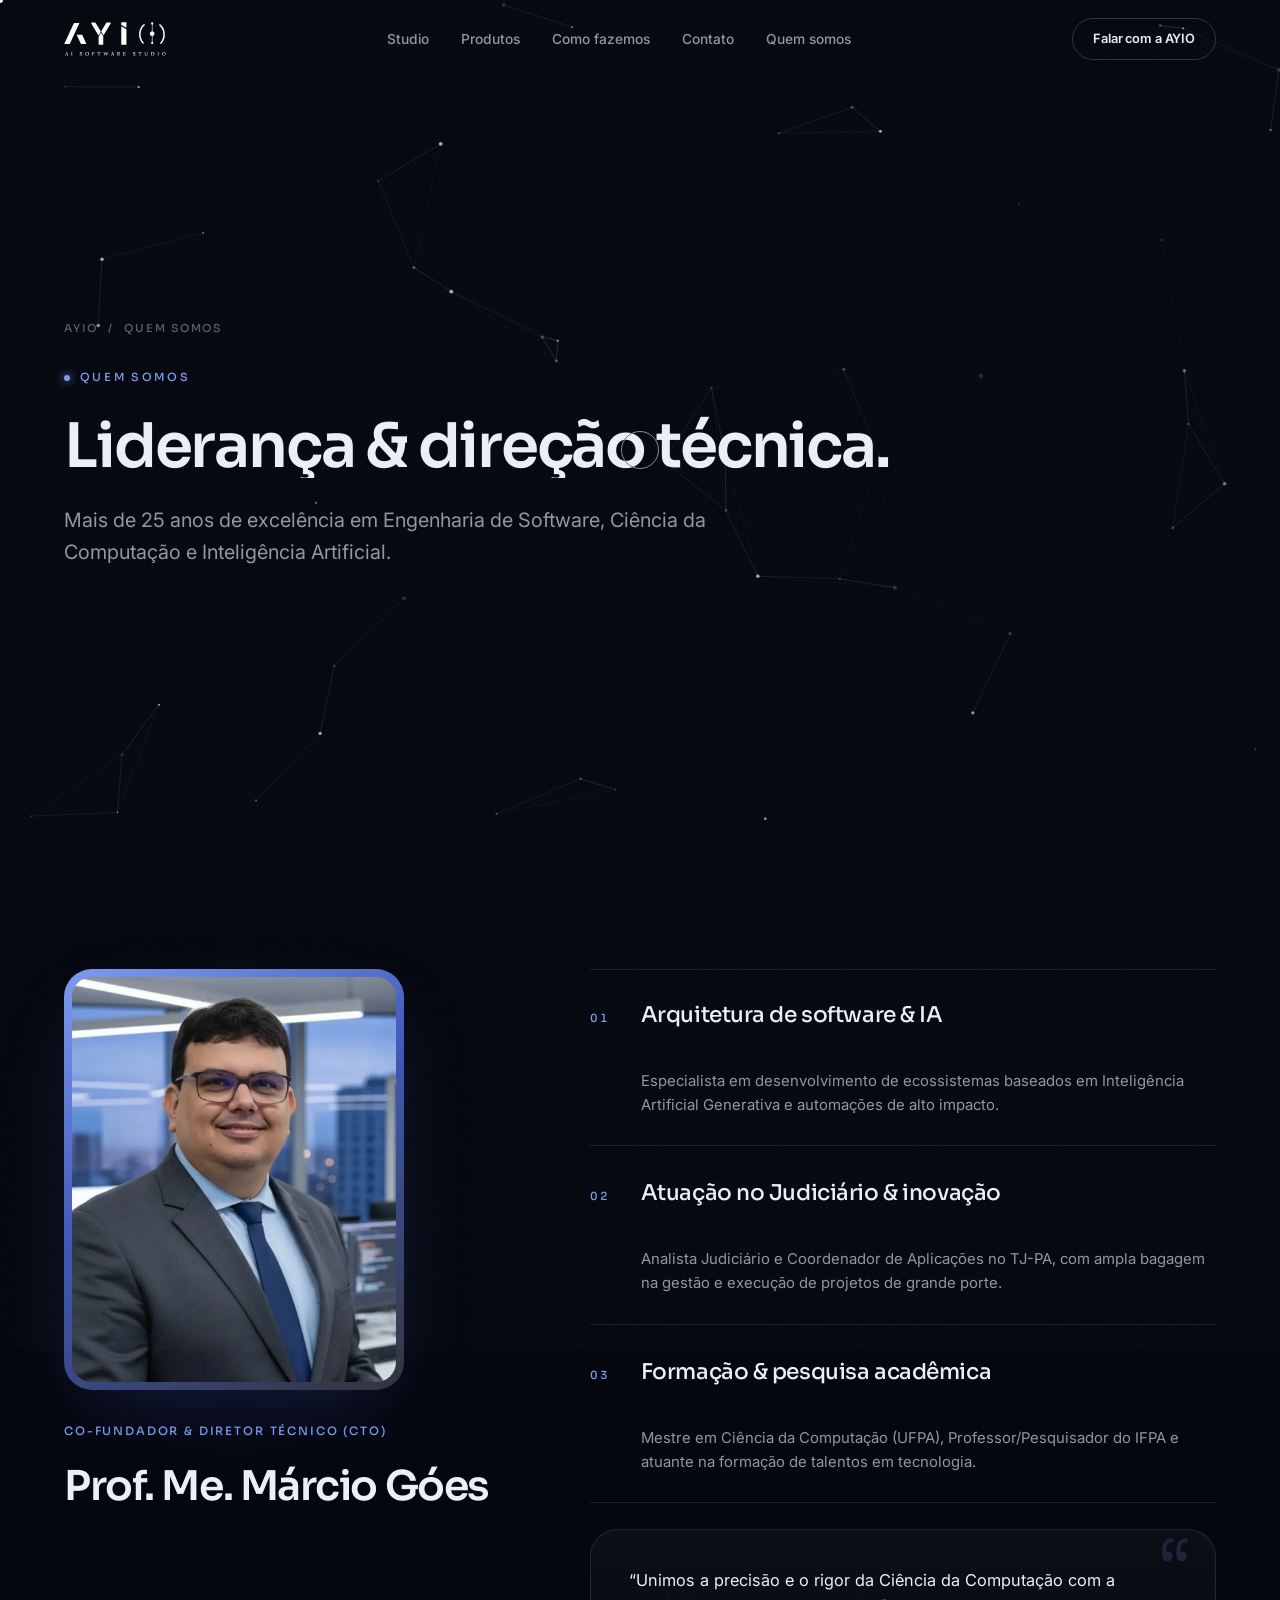
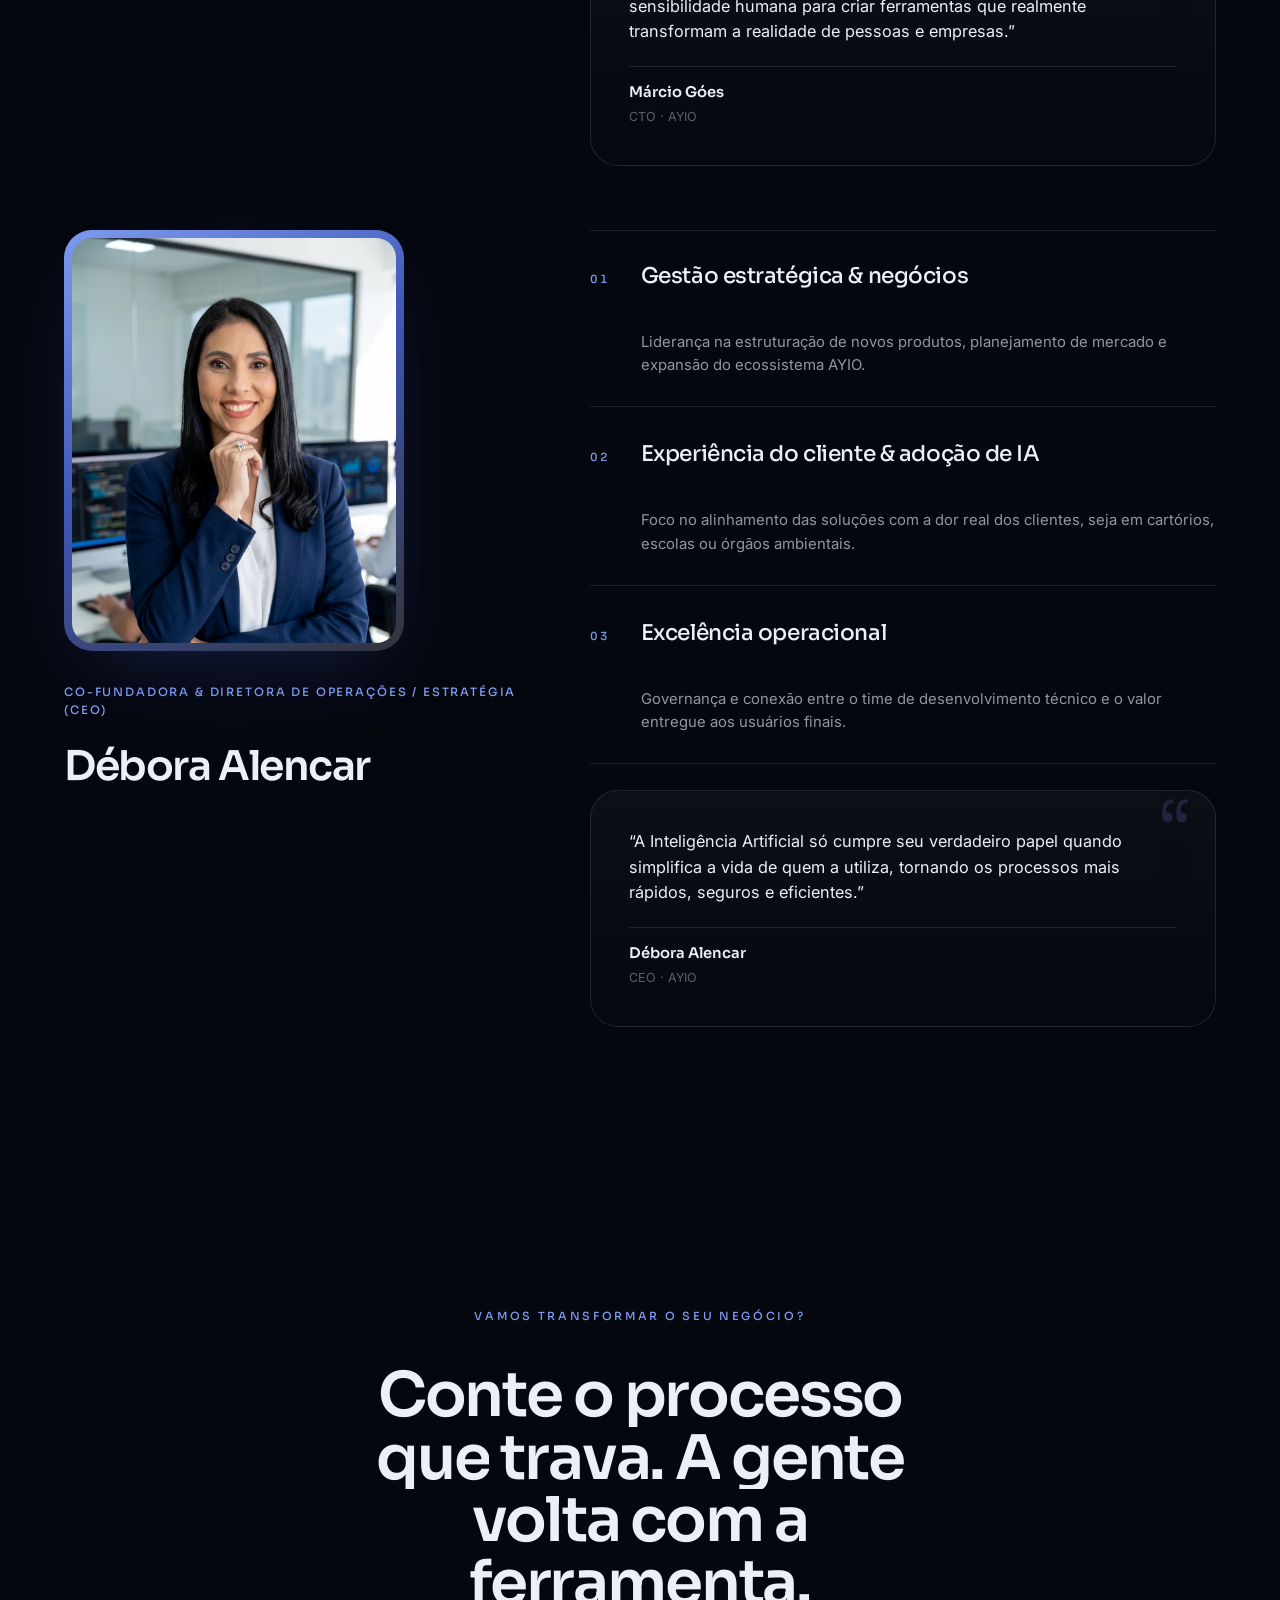
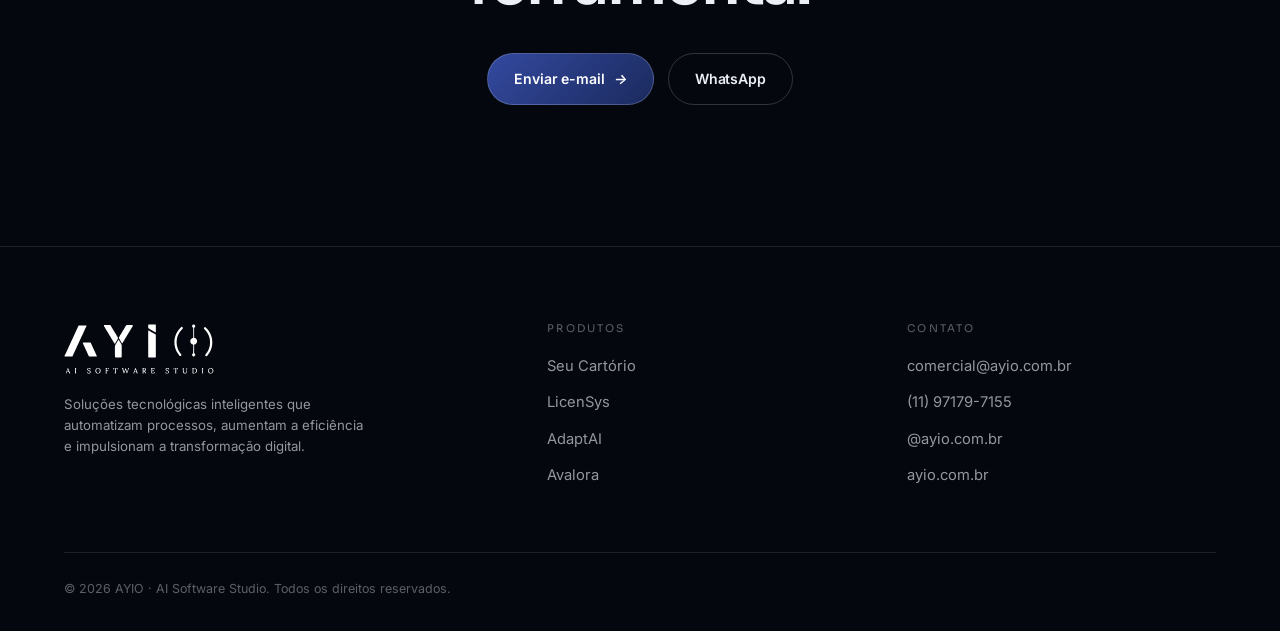
==== commit c2dae0df: "Trabalha melhor os blocos da página do Avalora O ciclo vira uma trilha com o perfil responsável em c" ====
--- a/quem-somos.html
+++ b/quem-somos.html
@@ -13,7 +13,7 @@
 <link rel="preconnect" href="https://fonts.googleapis.com">
 <link rel="preconnect" href="https://fonts.gstatic.com" crossorigin>
 <link href="https://fonts.googleapis.com/css2?family=Sora:wght@400;500;600;700&family=Inter:wght@400;500;600&family=Poppins:wght@500;600&display=swap" rel="stylesheet">
-<link rel="stylesheet" href="assets/css/site.css?v=12">
+<link rel="stylesheet" href="assets/css/site.css?v=14">
 </head>
 <body>
 
--- a/assets/css/site.css
+++ b/assets/css/site.css
@@ -1013,17 +1013,42 @@
   border:1px solid var(--p-badge-bd,rgba(255,255,255,.18));background:rgba(255,255,255,.04);
 }
 
-/* Linha do tempo do ciclo (página do produto) */
-.flow{display:grid;grid-template-columns:repeat(3,minmax(0,1fr));gap:2px;background:var(--line)}
-@media(max-width:900px){.flow{grid-template-columns:1fr}}
+/* Linha do tempo do ciclo (página do produto)
+   Seis caixas iguais não diziam que uma coisa leva à outra, nem quem faz
+   cada parte. O trilho no topo de cada fileira dá a ordem; o selo diz o
+   responsável — e é ele que responde "quem opera isso na prefeitura?". */
+.flow{display:grid;grid-template-columns:repeat(3,minmax(0,1fr));row-gap:clamp(30px,3.6vw,52px)}
 .flow__step{
-  background:var(--ink);padding:clamp(22px,2.6vw,34px);
-  display:grid;align-content:start;gap:10px;transition:background .5s var(--ease);
-}
-.flow__step:hover{background:var(--surface)}
-.flow__step .k{font-family:var(--display);font-weight:500;font-size:.66rem;letter-spacing:.2em;text-transform:uppercase;color:var(--accent)}
+  position:relative;padding:clamp(24px,2.4vw,30px) clamp(18px,2vw,28px) 4px;
+  display:grid;align-content:start;gap:9px;
+  border-top:1px solid var(--line-strong);
+  transition:background .5s var(--ease);
+}
+/* hairline entre as colunas da mesma fileira */
+.flow__step:not(:nth-child(3n+1))::before{
+  content:'';position:absolute;left:0;top:14px;bottom:14px;width:1px;background:var(--line);
+}
+.flow__step:hover{background:rgba(255,255,255,.022)}
+/* o nó fica montado no trilho, no ponto onde a etapa começa */
+.flow__node{
+  position:absolute;left:0;top:-4.5px;width:9px;height:9px;border-radius:50%;
+  background:var(--accent);box-shadow:0 0 0 4px #0b1510,0 0 14px var(--glow);
+}
+.flow__who{
+  display:inline-flex;align-items:center;gap:7px;width:max-content;
+  padding:5px 11px 5px 8px;border-radius:99px;
+  border:1px solid rgba(159,199,155,.3);background:rgba(159,199,155,.09);
+  font-family:var(--display);font-weight:500;font-size:.66rem;letter-spacing:.1em;
+  text-transform:uppercase;color:var(--accent);
+}
+.flow__who svg{width:14px;height:14px;flex:0 0 auto}
+.flow__k{font-family:var(--display);font-weight:500;font-size:.62rem;letter-spacing:.2em;text-transform:uppercase;color:var(--text-faint)}
 .flow__step h3{font-size:1.08rem;letter-spacing:-.02em}
 .flow__step p{font-size:.9rem;color:var(--text-dim)}
+@media(max-width:900px){
+  .flow{grid-template-columns:1fr;row-gap:clamp(22px,5vw,30px)}
+  .flow__step:not(:nth-child(3n+1))::before{display:none}
+}
 
 /* ---------- Avalora: a cidade que acende ----------
    Alternativa em código ao clipe de vídeo: a varredura do agente passando
@@ -1211,3 +1236,61 @@
   .sheet__cell .v1,.sheet__cell .v2{opacity:0}
   .sheet__cell .v3,.sheet__warn{opacity:1}
 }
+
+/* ---------- Avalora: os quatro métodos ----------
+   Quatro cartões iguais diziam que os quatro métodos têm o mesmo peso, e
+   não têm: a regressão é a que fundamenta o laudo pela NBR; os outros três
+   conferem. A hierarquia visual passou a dizer isso. */
+.methods{display:grid;grid-template-columns:minmax(0,1.15fr) minmax(0,1fr);gap:clamp(20px,2.6vw,38px);align-items:start}
+@media(max-width:900px){.methods{grid-template-columns:1fr}}
+.methods__main{
+  padding:clamp(24px,2.8vw,38px);border-radius:var(--rad);
+  border:1px solid rgba(159,199,155,.26);
+  background:linear-gradient(160deg,rgba(159,199,155,.08),rgba(255,255,255,.02));
+  box-shadow:0 0 70px -40px var(--glow);
+}
+.methods__tag{
+  display:inline-block;margin-bottom:16px;padding:5px 12px;border-radius:99px;
+  border:1px solid rgba(159,199,155,.34);background:rgba(159,199,155,.1);
+  font-family:var(--display);font-weight:500;font-size:.64rem;letter-spacing:.14em;
+  text-transform:uppercase;color:var(--accent);
+}
+.methods__main h3{margin-bottom:12px}
+.methods__main p{color:var(--text-dim);font-size:.95rem;max-width:52ch}
+.methods__chips{display:flex;flex-wrap:wrap;gap:7px;margin-top:20px}
+.methods__chips li{
+  font-size:.7rem;padding:5px 11px;border-radius:99px;
+  border:1px solid var(--line);color:var(--text-dim);background:rgba(255,255,255,.03);
+}
+.methods__aux{display:grid;gap:0}
+.methods__lbl{
+  font-family:var(--display);font-weight:500;font-size:.62rem;letter-spacing:.2em;
+  text-transform:uppercase;color:var(--text-faint);padding-bottom:12px;
+}
+.methods__aux article{
+  display:grid;gap:4px;padding:15px 0;border-top:1px solid var(--line);
+  transition:padding-left .4s var(--ease);
+}
+.methods__aux article:hover{padding-left:10px}
+.methods__aux h4{font-family:var(--display);font-weight:500;font-size:.98rem;letter-spacing:-.02em}
+.methods__aux p{font-size:.88rem;color:var(--text-dim)}
+.methods__note{
+  margin-top:18px;padding:14px 16px;border-radius:12px;
+  border:1px solid var(--line);background:rgba(255,255,255,.025);
+  font-size:.85rem;color:var(--text-dim);
+}
+.methods__note b{color:var(--text);font-weight:500}
+
+/* ---------- Avalora: benefícios ----------
+   Oito cartões com três palavras cada viram oito caixas vazias. Em duas
+   colunas, com o ganho em negrito e a explicação ao lado, lê-se na diagonal. */
+.gains{display:grid;grid-template-columns:repeat(2,minmax(0,1fr));column-gap:clamp(26px,4vw,64px)}
+@media(max-width:820px){.gains{grid-template-columns:1fr}}
+.gains li{
+  display:grid;grid-template-columns:auto minmax(0,1fr);gap:4px 14px;align-items:baseline;
+  padding:17px 0;border-top:1px solid var(--line);
+}
+.gains svg{width:16px;height:16px;color:var(--accent);align-self:center;grid-row:span 2}
+.gains b{font-family:var(--display);font-weight:500;font-size:1.02rem;letter-spacing:-.02em}
+.gains span{font-size:.88rem;color:var(--text-dim)}
+@media(max-width:820px){.gains li:first-child{border-top:0}}
